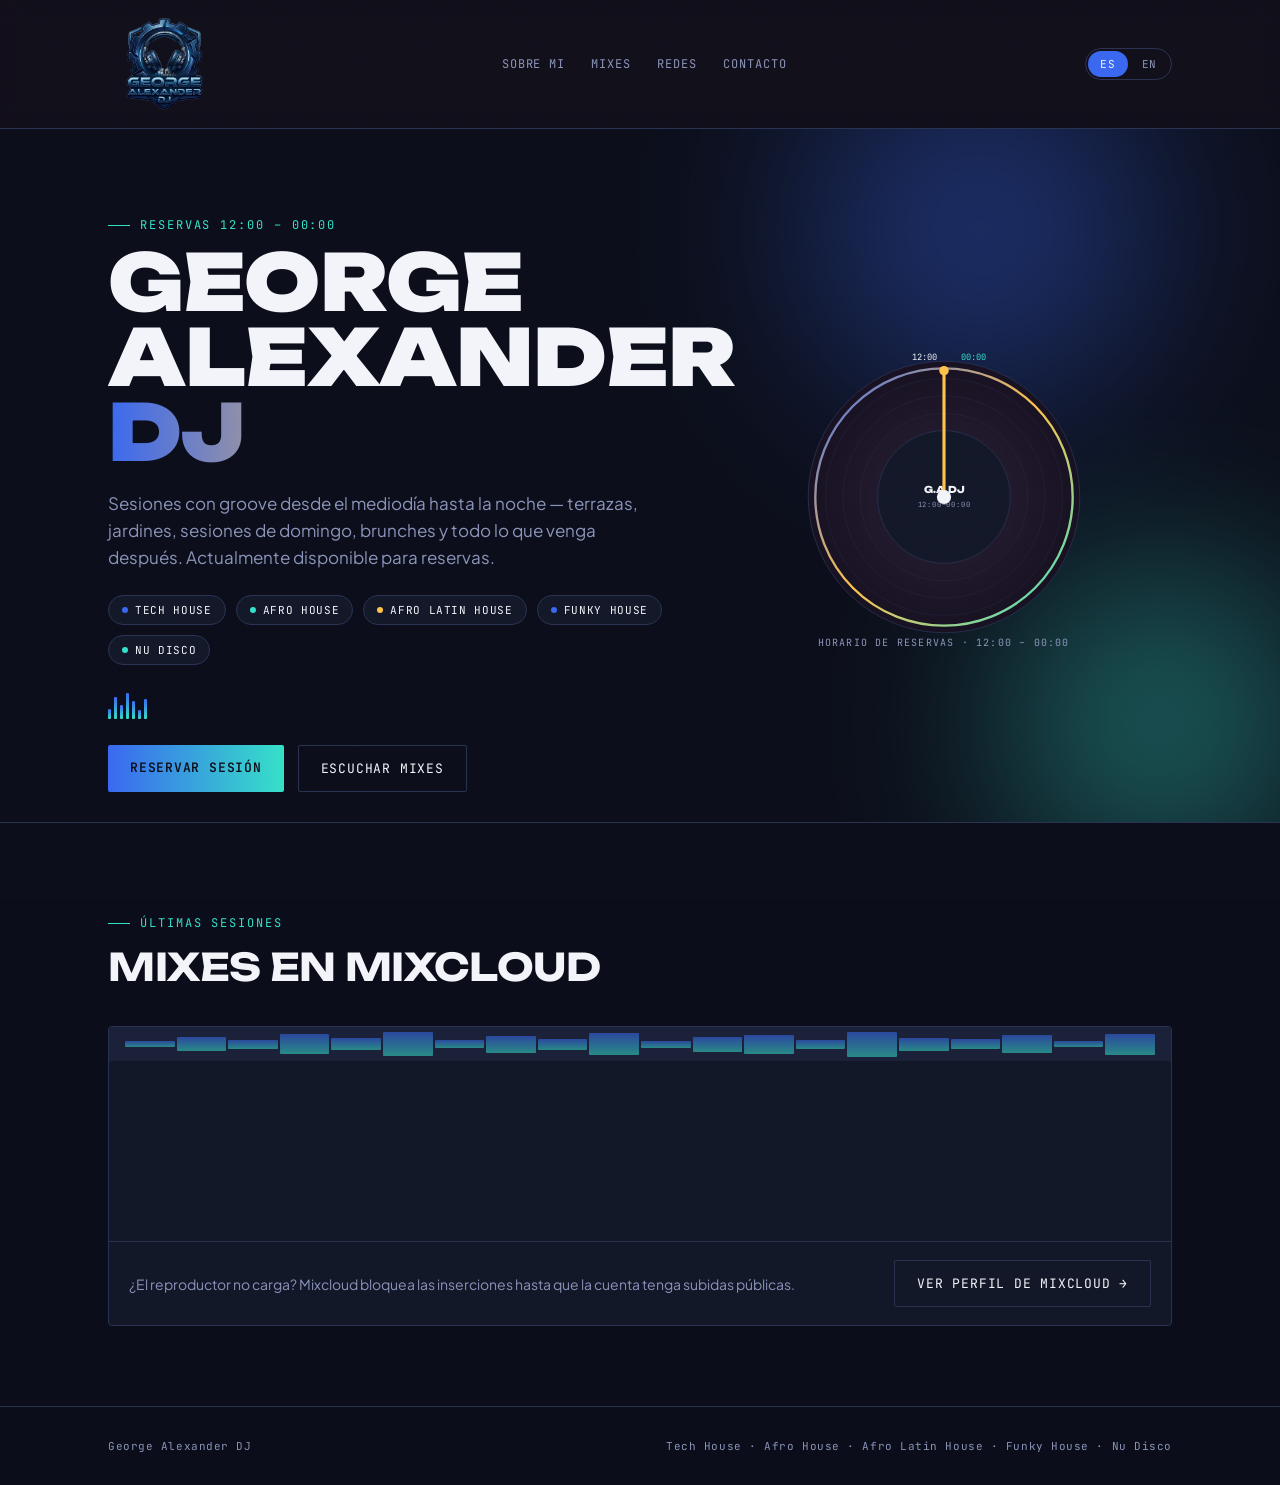
==== index.html @ 5fc68615 "Improved the contact" ====
<!DOCTYPE html>
<html lang="es">

<head>
    <meta charset="UTF-8">
    <meta name="viewport" content="width=device-width, initial-scale=1.0">
    <meta property="og:type" content="website" />
    <meta property="og:title" content="George Alexander | DJ" />
    <meta property="og:description" content="Escucha mis últimos sets, fechas de eventos y música en vivo." />
    <meta property="og:url" content="https://georgealexanderdj.com/" />
    <meta property="og:image" content="https://georgealexanderdj.com/assets/img/Preview.png" />
    <meta name="twitter:card" content="summary_large_image" />
    <meta name="twitter:title" content="George Alexander | DJ & Music Producer" />
    <meta name="twitter:description" content="Escucha mis últimos sets, fechas de eventos y música en vivo." />
    <meta name="twitter:image" content="https://georgealexanderdj.com/assets/img/Preview.png" />
    <title id="page-title">George Alexander DJ — Reservas 12:00–00:00</title>
    <link rel="preconnect" href="https://fonts.googleapis.com">
    <link rel="preconnect" href="https://fonts.gstatic.com" crossorigin>
    <link href="https://fonts.googleapis.com/css2?family=Unbounded:wght@300;400;600;800;900&family=Plus+Jakarta+Sans:wght@400;500;600;700&family=JetBrains+Mono:wght@400;500&display=swap" rel="stylesheet">
    <link rel="stylesheet" href="assets/css/style.css">
    <link rel="apple-touch-icon" sizes="180x180" href="assets/img/apple-touch-icon.png">
    <link rel="icon" type="image/png" sizes="32x32" href="assets/img/favicon-32x32.png">
    <link rel="icon" type="image/png" sizes="16x16" href="assets/img/favicon-16x16.png">
    <link rel="manifest" href="assets/img/site.webmanifest">
</head>

<body>

    <div data-include="includes/header.html"></div>

    <main class="main-content">
        <div data-include="includes/hero.html"></div>
        <div data-include="includes/about.html"></div>
        <div data-include="includes/dial.html"></div>
        <div data-include="includes/mixes.html"></div>
        <div data-include="includes/social.html"></div>
        
        <div data-include="includes/contact.html"></div>
    </main>

    <div data-include="includes/footer.html"></div>

    <a href="#contact" id="sticky-booking-btn" class="sticky-cta-btn" aria-label="Reservar sesión">
        <span class="sticky-icon">⚡</span>
        <span class="sticky-text">Reservar Sesión</span>
    </a>

    <script src="https://hcaptcha.com/1/api.js" async defer></script>
    <script src="assets/js/main.js"></script>
    <script src="assets/js/contact.js"></script>
</body>

</html>
---- assets/css/style.css ----
:root {
              --bg: #0B0E1A;
              --bg-elev: #131829;
              --bg-elev-2: #1A2138;
              --paper: #F2F4FA;
              --muted: #8A93B8;
              --line: #2A3252;
              --blue: #3967F0;
              --cyan: #35E0C8;
              --amber: #FFC24B;
          }
          
          * {
              box-sizing: border-box;
          }
          
          html {
              scroll-behavior: smooth;
          }
          
          @media (prefers-reduced-motion: reduce) {
              html {
                  scroll-behavior: auto;
              }
              * {
                  animation-duration: 0.001ms !important;
                  transition-duration: 0.001ms !important;
              }
          }
          
          body {
              margin: 0;
              background: var(--bg);
              color: var(--paper);
              font-family: 'Plus Jakarta Sans', sans-serif;
              -webkit-font-smoothing: antialiased;
              position: relative;
          }
          /* film-grain overlay, ties the page to a printed flyer rather than a flat gradient */
          
          body::before {
              content: "";
              position: fixed;
              inset: 0;
              pointer-events: none;
              z-index: 200;
              opacity: 0.05;
              mix-blend-mode: overlay;
              background-image: url("data:image/svg+xml;utf8,<svg xmlns='http://www.w3.org/2000/svg' width='120' height='120'><filter id='n'><feTurbulence type='fractalNoise' baseFrequency='0.9' numOctaves='2' stitchTiles='stitch'/></filter><rect width='100%25' height='100%25' filter='url(%23n)'/></svg>");
          }
          
          a {
              color: inherit;
          }
          
          .wrap {
              max-width: 1120px;
              margin: 0 auto;
              padding: 0 28px;
          }
          
          h1,
          h2,
          h3 {
              font-family: 'Unbounded', sans-serif;
              margin: 0;
              letter-spacing: -0.01em;
          }
          
          .eyebrow {
              font-family: 'JetBrains Mono', monospace;
              font-size: 12px;
              letter-spacing: 0.16em;
              text-transform: uppercase;
              color: var(--cyan);
              display: flex;
              align-items: center;
              gap: 10px;
          }
          
          .eyebrow::before {
              content: "";
              width: 22px;
              height: 1px;
              background: var(--cyan);
              display: inline-block;
          }
          /* ---------- EQ BAR MOTIF ---------- */
          
          .eq {
              display: flex;
              align-items: flex-end;
              gap: 3px;
              height: 26px;
          }
          
          .eq span {
              width: 3px;
              border-radius: 1px;
              background: linear-gradient(180deg, var(--blue), var(--cyan));
              animation: eqbeat 1.3s ease-in-out infinite;
              transform-origin: bottom;
          }
          
          @keyframes eqbeat {
              0%,
              100% {
                  transform: scaleY(0.25);
              }
              50% {
                  transform: scaleY(1);
              }
          }
          
          .eq span:nth-child(1) {
              animation-delay: -0.1s;
              height: 10px;
          }
          
          .eq span:nth-child(2) {
              animation-delay: -0.6s;
              height: 22px;
          }
          
          .eq span:nth-child(3) {
              animation-delay: -0.9s;
              height: 14px;
          }
          
          .eq span:nth-child(4) {
              animation-delay: -0.3s;
              height: 26px;
          }
          
          .eq span:nth-child(5) {
              animation-delay: -1.1s;
              height: 18px;
          }
          
          .eq span:nth-child(6) {
              animation-delay: -0.4s;
              height: 9px;
          }
          
          .eq span:nth-child(7) {
              animation-delay: -0.8s;
              height: 20px;
          }
          
          @media (prefers-reduced-motion: reduce) {
              .eq span {
                  animation: none;
                  transform: scaleY(0.6);
              }
          }
          /* ---------- NAV ---------- */
          
          nav {
              position: sticky;
              top: 0;
              z-index: 50;
              background: rgba(20, 16, 27, 0.78);
              backdrop-filter: blur(10px);
              border-bottom: 1px solid var(--line);
          }
          
          nav .wrap {
              display: flex;
              align-items: center;
              justify-content: space-between;
              padding: 18px 28px;
          }
          
          .nav-name {
              display: flex;
              align-items: center;
              text-decoration: none;
          }
          
          .nav-logo {
              height: 92px;
              width: auto;
              display: block;
              margin-left: 18px;
          }
          
          @media(max-width:600px) {
              .nav-logo {
                  height: 64px;
                  margin-left: 10px;
              }
          }
          
          .nav-links {
              display: flex;
              gap: 26px;
              list-style: none;
              margin: 0;
              padding: 0;
              font-family: 'JetBrains Mono', monospace;
              font-size: 12px;
              text-transform: uppercase;
              letter-spacing: 0.08em;
          }
          
          .nav-links a {
              text-decoration: none;
              color: var(--muted);
              border-bottom: 1px solid transparent;
              padding-bottom: 2px;
              transition: color .2s, border-color .2s;
          }
          
          .nav-links a:hover,
          .nav-links a:focus-visible {
              color: var(--paper);
              border-color: var(--amber);
          }
          
          .nav-cta {
              font-family: 'JetBrains Mono', monospace;
              font-size: 12px;
              text-transform: uppercase;
              letter-spacing: 0.08em;
              background: linear-gradient(90deg, var(--blue), var(--cyan));
              color: #0B0E1A;
              font-weight: 600;
              padding: 9px 16px;
              text-decoration: none;
              border-radius: 2px;
          }
          
          @media(max-width:760px) {
              .nav-links {
                  display: none;
              }
          }
          
          .lang-switch {
              display: flex;
              border: 1px solid var(--line);
              border-radius: 999px;
              padding: 2px;
              gap: 2px;
          }
          
          .lang-btn {
              font-family: 'JetBrains Mono', monospace;
              font-size: 11px;
              letter-spacing: 0.06em;
              text-transform: uppercase;
              background: transparent;
              border: none;
              color: var(--muted);
              padding: 6px 12px;
              border-radius: 999px;
              cursor: pointer;
              transition: background .2s, color .2s;
          }
          
          .lang-btn.is-active {
              background: var(--blue);
              color: #F2F4FA;
          }
          
          .lang-btn:not(.is-active):hover {
              color: var(--paper);
          }
          
          .lang-btn:focus-visible {
              outline: 2px solid var(--cyan);
              outline-offset: 1px;
          }
          /* ---------- HERO ---------- */
          
          .hero {
              padding: 76px 0 30px;
              position: relative;
              overflow: hidden;
          }
          
          .glow {
              position: absolute;
              border-radius: 50%;
              filter: blur(90px);
              opacity: 0.35;
              z-index: 0;
              animation: drift 18s ease-in-out infinite alternate;
          }
          
          .glow.g1 {
              width: 360px;
              height: 360px;
              background: var(--blue);
              top: -80px;
              right: 120px;
          }
          
          .glow.g2 {
              width: 320px;
              height: 320px;
              background: var(--cyan);
              bottom: -60px;
              right: -40px;
              animation-delay: -6s;
          }
          
          @keyframes drift {
              from {
                  transform: translate(0, 0);
              }
              to {
                  transform: translate(-24px, 20px);
              }
          }
          
          @media (prefers-reduced-motion: reduce) {
              .glow {
                  animation: none;
              }
          }
          
          .hero-grid {
              display: grid;
              grid-template-columns: 1.15fr 0.85fr;
              gap: 40px;
              align-items: center;
              position: relative;
              z-index: 1;
          }
          
          @media(max-width:860px) {
              .hero-grid {
                  grid-template-columns: 1fr;
              }
          }
          
          .hero h1 {
              font-size: clamp(42px, 6.6vw, 78px);
              line-height: 0.96;
              font-weight: 900;
              text-transform: uppercase;
          }
          
          .hero h1 .hl {
              background: linear-gradient(90deg, var(--blue), var(--amber) 50%, var(--cyan));
              -webkit-background-clip: text;
              background-clip: text;
              color: transparent;
              display: block;
          }
          
          .hero-sub {
              margin-top: 20px;
              font-size: 17px;
              line-height: 1.6;
              max-width: 46ch;
              color: var(--muted);
          }
          
          .genre-line {
              margin-top: 24px;
              display: flex;
              flex-wrap: wrap;
              gap: 10px;
          }
          
          .genre-tag {
              font-family: 'JetBrains Mono', monospace;
              font-size: 11px;
              text-transform: uppercase;
              letter-spacing: 0.06em;
              border: 1px solid var(--line);
              background: var(--bg-elev);
              padding: 7px 13px;
              border-radius: 999px;
              display: flex;
              align-items: center;
              gap: 7px;
              color: var(--paper);
          }
          
          .genre-tag i {
              width: 6px;
              height: 6px;
              border-radius: 50%;
              background: var(--blue);
              display: inline-block;
          }
          
          .genre-tag:nth-child(2) i {
              background: var(--cyan);
          }
          
          .genre-tag:nth-child(3) i {
              background: var(--amber);
          }
          
          .genre-tag:nth-child(4) i {
              background: var(--blue);
          }
          
          .genre-tag:nth-child(5) i {
              background: var(--cyan);
          }
          
          .hero-eq {
              margin-top: 28px;
          }
          
          .hero-ctas {
              margin-top: 26px;
              display: flex;
              gap: 14px;
              flex-wrap: wrap;
          }
          
          .btn {
              display: inline-block;
              text-decoration: none;
              font-family: 'JetBrains Mono', monospace;
              font-size: 13px;
              text-transform: uppercase;
              letter-spacing: 0.06em;
              padding: 14px 22px;
              border-radius: 2px;
              transition: transform .15s ease, box-shadow .15s ease, background .15s ease;
          }
          
          .btn-primary {
              background: linear-gradient(90deg, var(--blue), var(--cyan));
              color: #0B0E1A;
              font-weight: 600;
          }
          
          .btn-primary:hover {
              transform: translateY(-2px);
              box-shadow: 0 8px 24px -6px rgba(57, 103, 240, 0.5);
          }
          
          .btn-outline {
              border: 1px solid var(--line);
              color: var(--paper);
          }
          
          .btn-outline:hover {
              border-color: var(--cyan);
              color: var(--cyan);
          }
          /* Signature: spinning vinyl dial marking the booking window */
          
          .dial-wrap {
              position: relative;
              aspect-ratio: 1/1;
              max-width: 380px;
              margin: 0 auto;
              z-index: 1;
          }
          
          .dial-wrap svg {
              width: 100%;
              height: 100%;
              position: relative;
              z-index: 1;
          }
          
          .dial-label {
              position: absolute;
              bottom: -8px;
              left: 50%;
              transform: translateX(-50%);
              font-family: 'JetBrains Mono', monospace;
              font-size: 10px;
              letter-spacing: 0.12em;
              text-transform: uppercase;
              color: var(--muted);
              white-space: nowrap;
          }
          
          .vinyl {
              animation: spin 20s linear infinite;
              transform-origin: 190px 190px;
          }
          
          .tonearm {
              transform-origin: 190px 190px;
              animation: sweep 24s linear infinite;
          }
          
          @keyframes spin {
              from {
                  transform: rotate(0deg);
              }
              to {
                  transform: rotate(360deg);
              }
          }
          
          @keyframes sweep {
              from {
                  transform: rotate(0deg);
              }
              to {
                  transform: rotate(360deg);
              }
          }
          
          @media (prefers-reduced-motion: reduce) {
              .vinyl,
              .tonearm {
                  animation: none;
              }
          }
          /* ---------- MARQUEE ---------- */
          
          .marquee {
              border-top: 1px solid var(--line);
              border-bottom: 1px solid var(--line);
              background: var(--bg-elev);
              overflow: hidden;
              white-space: nowrap;
              padding: 14px 0;
              position: relative;
              z-index: 1;
          }
          
          .marquee-track {
              display: inline-block;
              padding-left: 100%;
              animation: scroll 30s linear infinite;
          }
          
          .marquee span {
              font-family: 'Unbounded', sans-serif;
              font-weight: 600;
              font-size: 14px;
              margin: 0 26px;
              text-transform: uppercase;
              letter-spacing: 0.04em;
          }
          
          .marquee span.dot {
              color: var(--amber);
          }
          
          @keyframes scroll {
              0% {
                  transform: translateX(0);
              }
              100% {
                  transform: translateX(-100%);
              }
          }
          
          @media (prefers-reduced-motion: reduce) {
              .marquee-track {
                  animation: none;
                  padding-left: 0;
              }
          }
          
          section {
              padding: 80px 0;
              position: relative;
              z-index: 1;
          }
          
          .section-head {
              margin-bottom: 36px;
              max-width: 60ch;
          }
          
          .section-head h2 {
              font-size: clamp(26px, 3.6vw, 38px);
              margin-top: 10px;
              text-transform: uppercase;
          }
          /* ================= ABOUT ME ================= */
          
          .about-section {
              padding: 5rem 2rem;
              color: #ffffff;
          }
          
          .about-container {
              max-width: 1100px;
              margin: 0 auto;
              display: flex;
              gap: 4rem;
              align-items: center;
          }
          
          .about-image-wrapper {
              flex: 1;
              max-width: 450px;
              border-radius: 8px;
              overflow: hidden;
              box-shadow: 0 10px 30px rgba(0, 0, 0, 0.5);
          }
          
          .about-img {
              width: 100%;
              height: auto;
              vertical-align: top;
              /* Toque estético clubbing/underground */
              transition: filter 0.3s ease;
              background-color: #ffffff;
          }
          
          .about-img:hover {
              filter: grayscale(0%);
          }
          
          .about-content {
              flex: 1.2;
          }
          
          .about-eyebrow {
              display: block;
              font-size: 0.85rem;
              text-transform: uppercase;
              letter-spacing: 0.15em;
              color: #888888;
              margin-bottom: 0.75rem;
          }
          
          .about-title {
              font-size: 2.5rem;
              font-weight: 700;
              margin-bottom: 1.5rem;
              letter-spacing: -0.02em;
          }
          
          .bio-paragraph {
            display: block !important;
            line-height: 1.8 !important;        
            margin-bottom: 28px !important;     
            color: #e0e0e0 !important;          
            text-align: justify !important;
        }

        /* Un pequeño ajuste para que el último párrafo no tenga espacio de más abajo */
        .bio-paragraph:last-child {
            margin-bottom: 0 !important;
        }
          /* Responsivo para tablets y móviles */
          
          @media (max-width: 768px) {
              .about-container {
                  flex-direction: column;
                  gap: 2.5rem;
                  text-align: center;
              }
              .about-image-wrapper {
                  max-width: 350px;
                  margin: 0 auto;
              }
          }
          /* ---------- MIXES ---------- */
          
          .mixes {
              border-top: 1px solid var(--line);
          }
          
          .mix-embed {
              border: 1px solid var(--line);
              background: var(--bg-elev);
              border-radius: 4px;
              overflow: hidden;
          }
          
          .mix-waveform {
              height: 34px;
              display: flex;
              align-items: center;
              gap: 2px;
              padding: 0 16px;
              background: var(--bg-elev-2);
          }
          
          .mix-waveform i {
              flex: 1;
              background: linear-gradient(180deg, var(--blue), var(--cyan));
              opacity: 0.55;
              border-radius: 1px;
          }
          
          .mix-embed iframe {
              width: 100%;
              height: 180px;
              border: 0;
              display: block;
          }
          
          .mix-fallback {
              padding: 18px 20px;
              font-size: 14px;
              border-top: 1px solid var(--line);
              display: flex;
              justify-content: space-between;
              align-items: center;
              flex-wrap: wrap;
              gap: 10px;
              color: var(--muted);
          }
          /* ---------- SOCIALS ---------- */
          
          .section-sub {
              margin-top: 14px;
              font-size: 15px;
              line-height: 1.6;
              color: var(--muted);
              max-width: 48ch;
          }
          
          .socials {
              border-top: 1px solid var(--line);
          }
          
          /* El contenedor de las dos tarjetas */
            .social-grid {
                display: grid;
                grid-template-columns: repeat(auto-fit, minmax(280px, 1fr)); /* Evita que se estiren infinitamente */
                gap: 20px;
                max-width: 900px; /* Limita el ancho máximo del bloque para que no quede gigante */
                margin: 0 auto;   /* Lo centra en la pantalla */
            }

            /* La tarjeta base */
            .social-card {
                background: rgba(255, 255, 255, 0.03); /* Fondo sutil oscuro */
                border: 1px solid rgba(255, 255, 255, 0.08);
                border-radius: 12px;
                padding: 24px;
                display: flex;
                flex-direction: column;
                justify-content: space-between;
                text-decoration: none;
                transition: all 0.3s ease; /* Transición suave para el efecto hover */
            }

            /* Bordes de color personalizados que ya tienes (ejemplo Instagram) */
            .social-card.ig { border-left: 3px solid #3b82f6; } /* Color azul de tu captura */
            .social-card.tt { border-left: 3px solid #10b981; } /* Color verde de tu captura */

            /* Parte superior de la tarjeta (Plataforma + Flecha) */
            .card-header {
                display: flex;
                justify-content: space-between;
                align-items: center;
                margin-bottom: 30px;
            }

            .plat {
                font-size: 0.75rem;
                text-transform: uppercase;
                letter-spacing: 0.1em;
                color: #888;
            }

            .arrow {
                color: #666;
                transition: transform 0.3s ease;
            }

            /* Centro de la tarjeta donde está tu sticker con el @ */
            .card-body {
                display: flex;
                justify-content: center; /* Centra el sticker para eliminar el vacío negro */
                align-items: center;
                padding: 10px 0;
            }

            .social-sticker {
                max-height: 55px; /* Controla el tamaño para que no píxelee */
                width: auto;
                transition: transform 0.3s ease;
            }

            /* --- EFECTOS HOVER (Al pasar el ratón) --- */
            .social-card:hover {
                background: rgba(255, 255, 255, 0.07); /* Se aclara el fondo */
                transform: translateY(-4px); /* La tarjeta "flota" un poco */
                border-color: rgba(255, 255, 255, 0.2);
            }

            /* La flecha se mueve hacia arriba a la derecha */
            .social-card:hover .arrow {
                transform: translate(2px, -2px);
                color: #fff;
            }

            /* El sticker reacciona aumentando sutilmente de tamaño */
            .social-card:hover .social-sticker {
                transform: scale(1.05);
            }
          /* ---------- BOOKING ---------- */
          
          .booking {
              border-top: 1px solid var(--line);
              background: var(--bg-elev);
          }
          
          .booking-grid {
              display: grid;
              grid-template-columns: 1fr 1fr;
              gap: 48px;
          }
          
          @media(max-width:860px) {
              .booking-grid {
                  grid-template-columns: 1fr;
              }
          }
          
          .booking-copy p {
              font-size: 15px;
              line-height: 1.7;
              color: var(--muted);
              max-width: 44ch;
          }
          
          .contact-row {
              display: flex;
              flex-direction: column;
              gap: 14px;
              margin-top: 26px;
          }
          
          .contact-row a {
              font-family: 'JetBrains Mono', monospace;
              font-size: 13px;
              text-transform: uppercase;
              letter-spacing: 0.05em;
              text-decoration: none;
              color: var(--paper);
              border-bottom: 1px solid var(--line);
              padding-bottom: 10px;
              display: flex;
              justify-content: space-between;
              transition: border-color .2s, color .2s;
          }
          
          .contact-row a:hover {
              border-color: var(--amber);
              color: var(--amber);
          }
          
          form {
              display: flex;
              flex-direction: column;
              gap: 16px;
          }
          
          label {
              font-family: 'JetBrains Mono', monospace;
              font-size: 11px;
              text-transform: uppercase;
              letter-spacing: 0.08em;
              color: var(--muted);
          }
          
          input,
          textarea {
              font-family: 'Plus Jakarta Sans', sans-serif;
              font-size: 14px;
              padding: 12px 14px;
              border: 1px solid var(--line);
              background: var(--bg-elev-2);
              color: var(--paper);
              width: 100%;
              border-radius: 2px;
          }
          
          input::placeholder,
          textarea::placeholder {
              color: #6E5F80;
          }
          
          input:focus-visible,
          textarea:focus-visible {
              outline: 2px solid var(--cyan);
              outline-offset: 1px;
          }
          
          .field {
              display: flex;
              flex-direction: column;
              gap: 6px;
          }
          
          .field-row {
              display: grid;
              grid-template-columns: 1fr 1fr;
              gap: 14px;
          }
          
          @media(max-width:520px) {
              .field-row {
                  grid-template-columns: 1fr;
              }
          }
          
          .hp-field {
              position: absolute;
              left: -9999px;
              width: 1px;
              height: 1px;
              overflow: hidden;
          }
          
          .form-error {
              font-family: 'JetBrains Mono', monospace;
              font-size: 11px;
              color: var(--blue);
              margin: 0;
          }
          
          .submit-btn {
              font-family: 'JetBrains Mono', monospace;
              text-transform: uppercase;
              letter-spacing: 0.06em;
              font-size: 13px;
              background: linear-gradient(90deg, var(--blue), var(--cyan));
              color: #0B0E1A;
              font-weight: 600;
              border: none;
              padding: 14px 22px;
              cursor: pointer;
              border-radius: 2px;
              transition: transform .15s, box-shadow .15s;
          }
          
          .submit-btn:hover {
              transform: translateY(-2px);
              box-shadow: 0 8px 24px -6px rgba(53, 224, 200, 0.5);
          }
          
          .form-note {
              font-family: 'JetBrains Mono', monospace;
              font-size: 11px;
              color: var(--muted);
              margin-top: 2px;
          }
          
          footer {
              border-top: 1px solid var(--line);
              padding: 32px 0;
              position: relative;
              z-index: 1;
          }
          
          footer .wrap {
              display: flex;
              justify-content: space-between;
              flex-wrap: wrap;
              gap: 12px;
              font-family: 'JetBrains Mono', monospace;
              font-size: 11px;
              letter-spacing: 0.05em;
              color: var(--muted);
          }
          /* ---------- Sticky Booking CTA Button ---------- */
.sticky-cta-btn {
    position: fixed;
    bottom: 24px;
    right: 24px;
    background-color: #ff5500; /* Puedes usar tu color acento o dorado */
    color: #ffffff;
    padding: 12px 20px;
    border-radius: 50px;
    font-family: 'Plus Jakarta Sans', sans-serif;
    font-weight: 700;
    font-size: 0.9rem;
    text-decoration: none;
    display: flex;
    align-items: center;
    gap: 8px;
    box-shadow: 0 10px 25px rgba(255, 85, 0, 0.4);
    z-index: 999;
    opacity: 0;
    visibility: hidden;
    transform: translateY(20px);
    transition: all 0.3s cubic-bezier(0.16, 1, 0.3, 1);
}

.sticky-cta-btn.is-visible {
    opacity: 1;
    visibility: visible;
    transform: translateY(0);
}

.sticky-cta-btn:hover {
    transform: translateY(-3px) scale(1.02);
    box-shadow: 0 15px 30px rgba(255, 85, 0, 0.6);
}

@media (max-width: 768px) {
    .sticky-cta-btn {
        bottom: 16px;
        right: 16px;
        padding: 10px 16px;
        font-size: 0.85rem;
    }
}
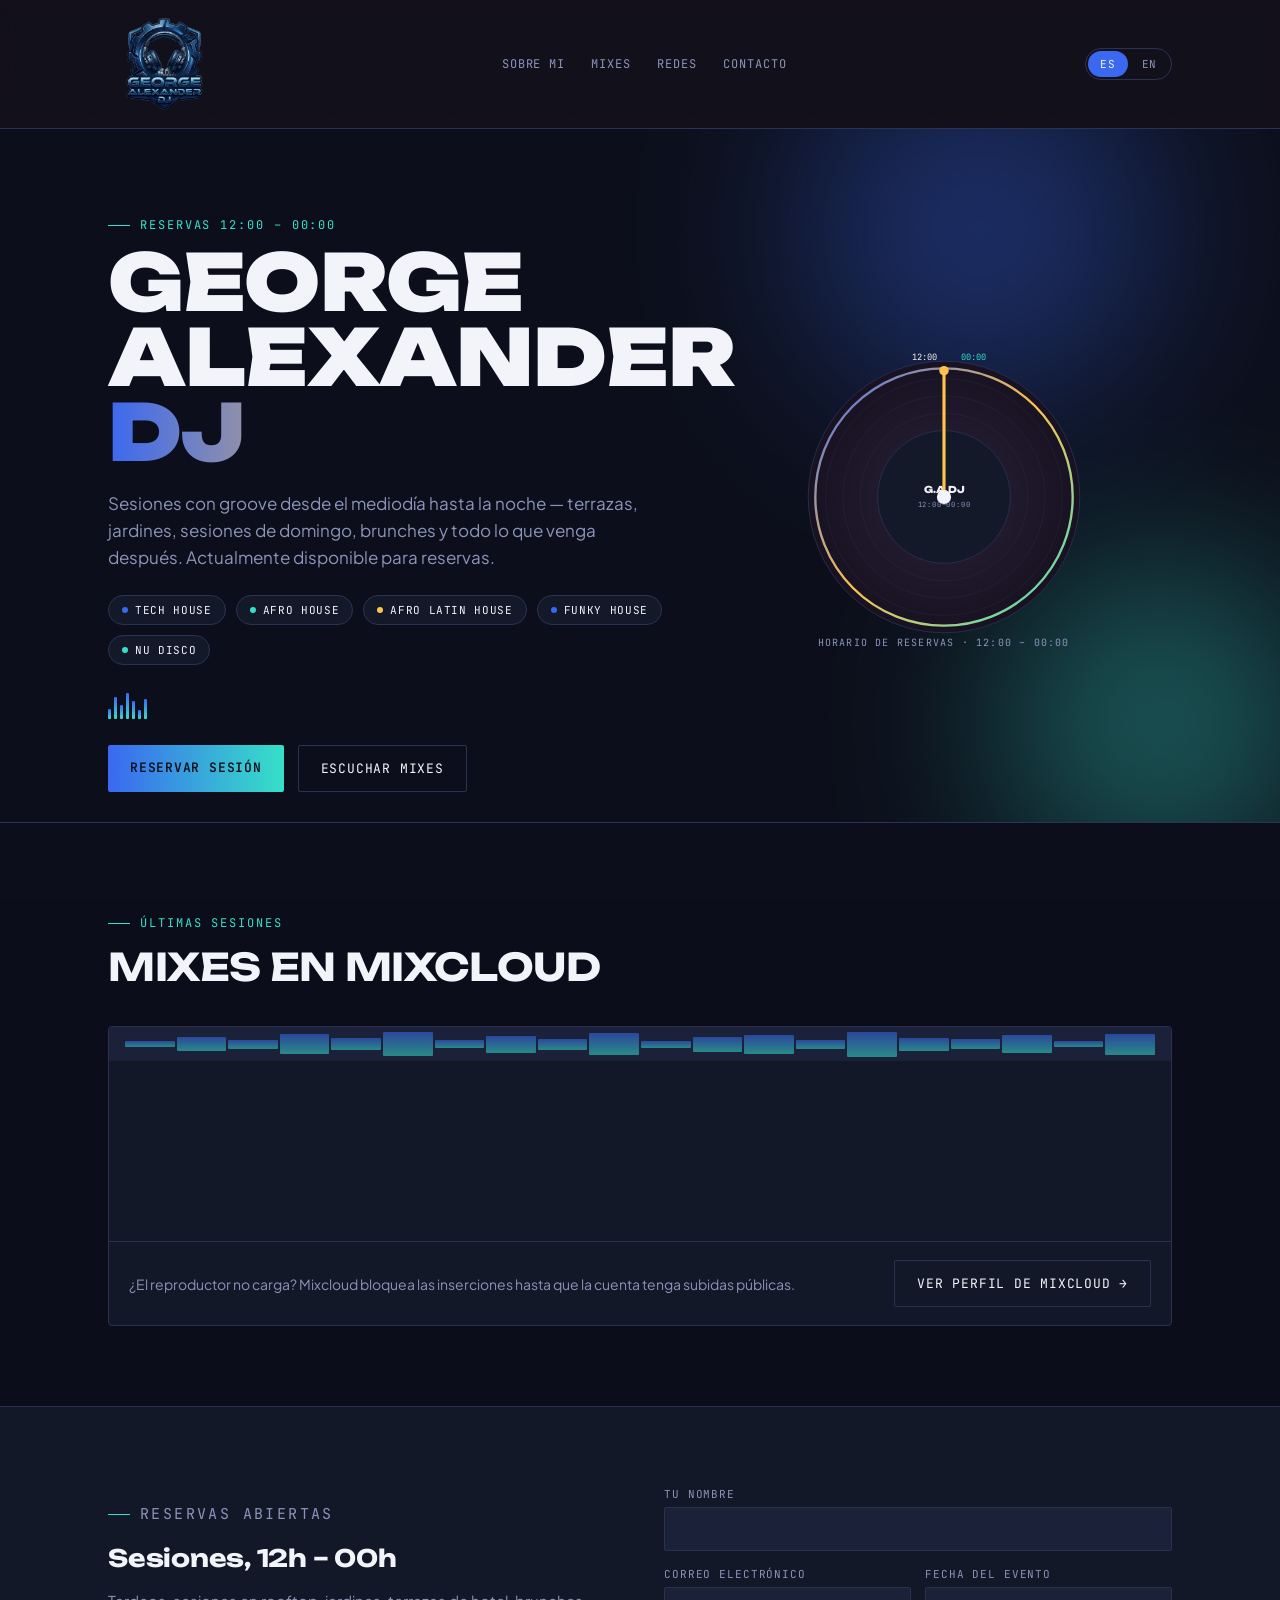
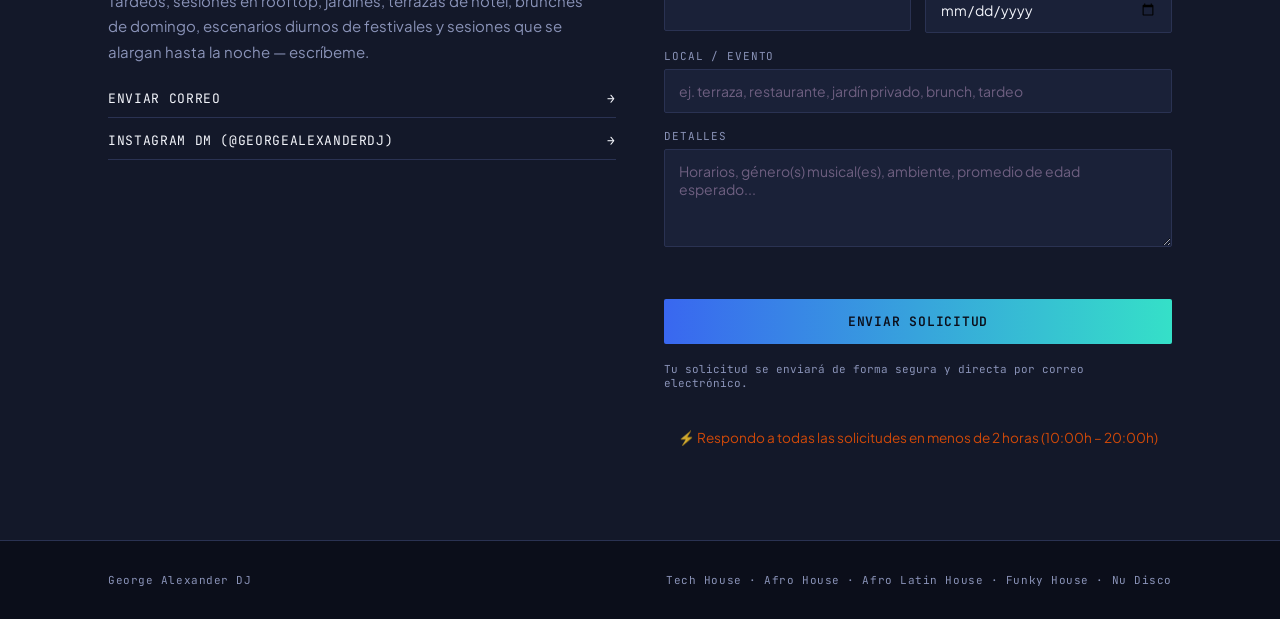
==== commit 8efd28a5: "Update index.html" ====
--- a/index.html
+++ b/index.html
@@ -35,7 +35,7 @@
         <div data-include="includes/mixes.html"></div>
         <div data-include="includes/social.html"></div>
         
-        <div data-include="includes/contact.html"></div>
+        <div data-include="includes/booking.html"></div>
     </main>
 
     <div data-include="includes/footer.html"></div>
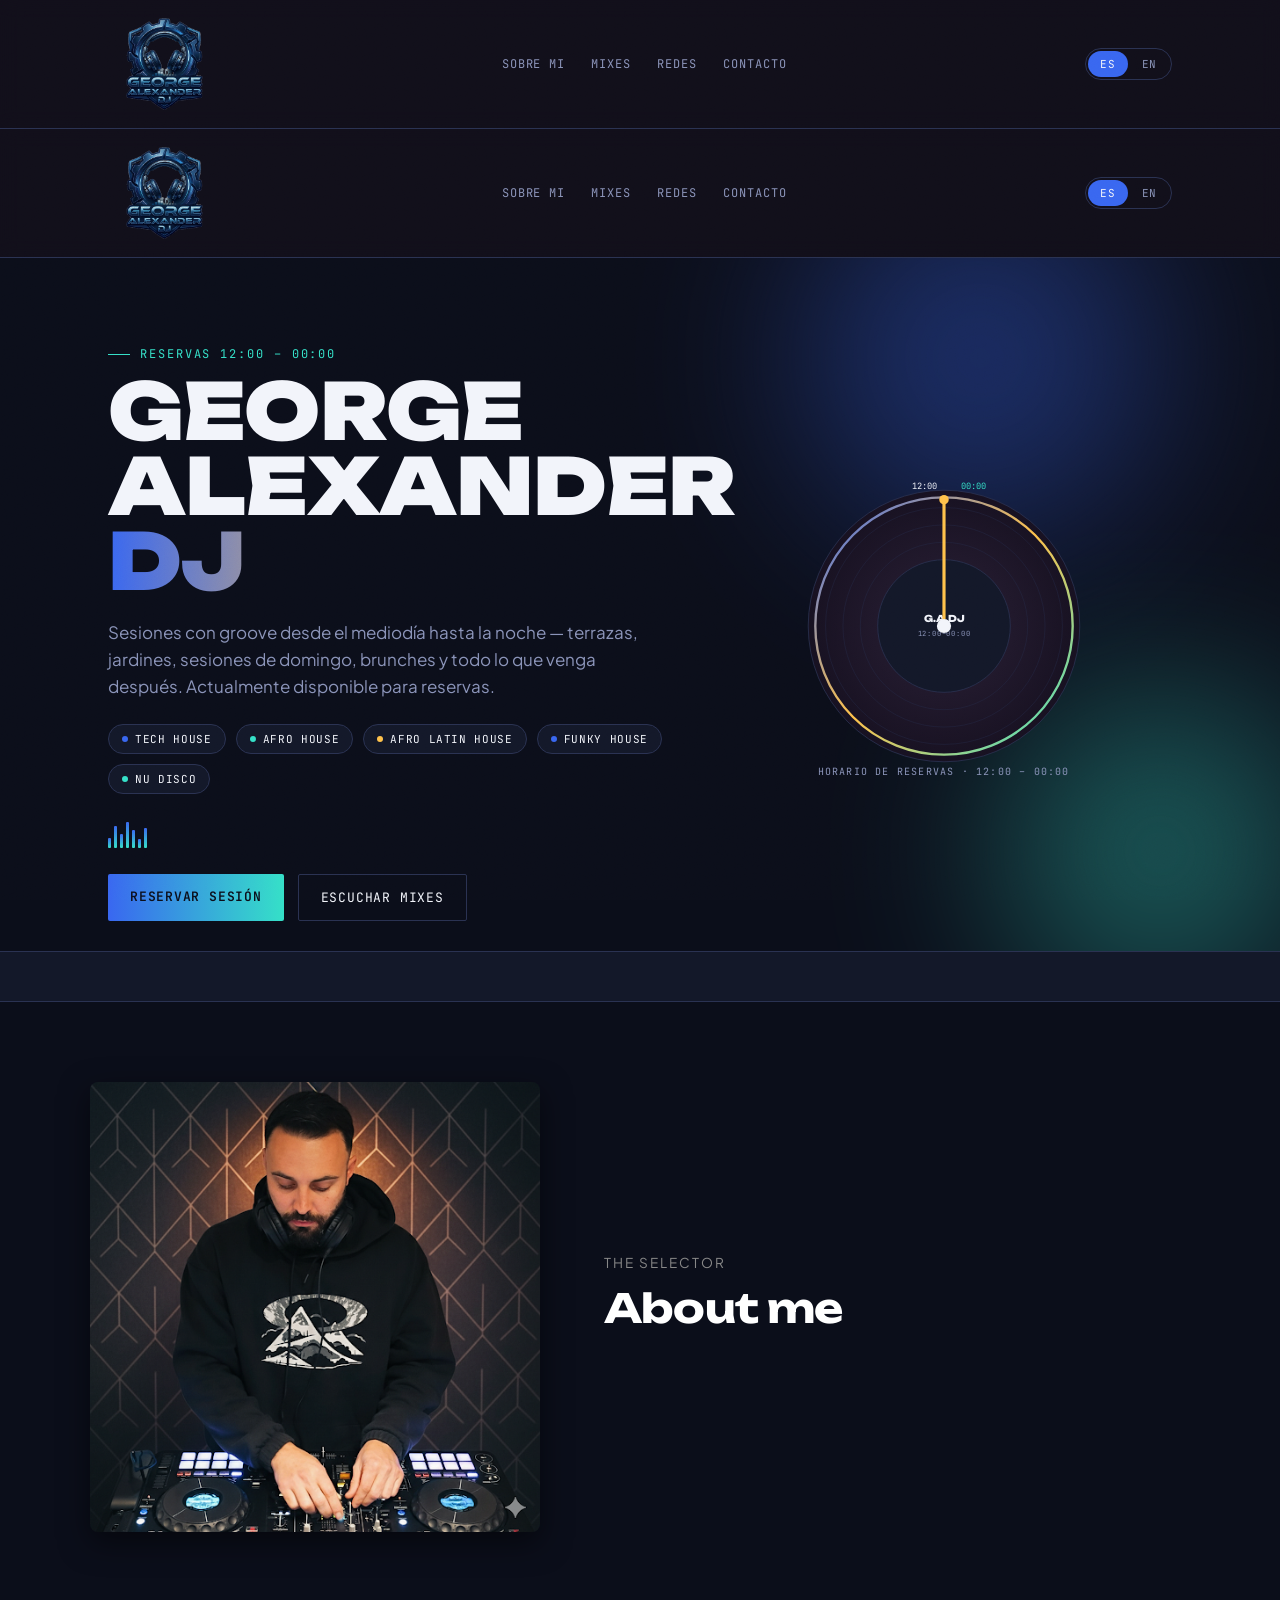
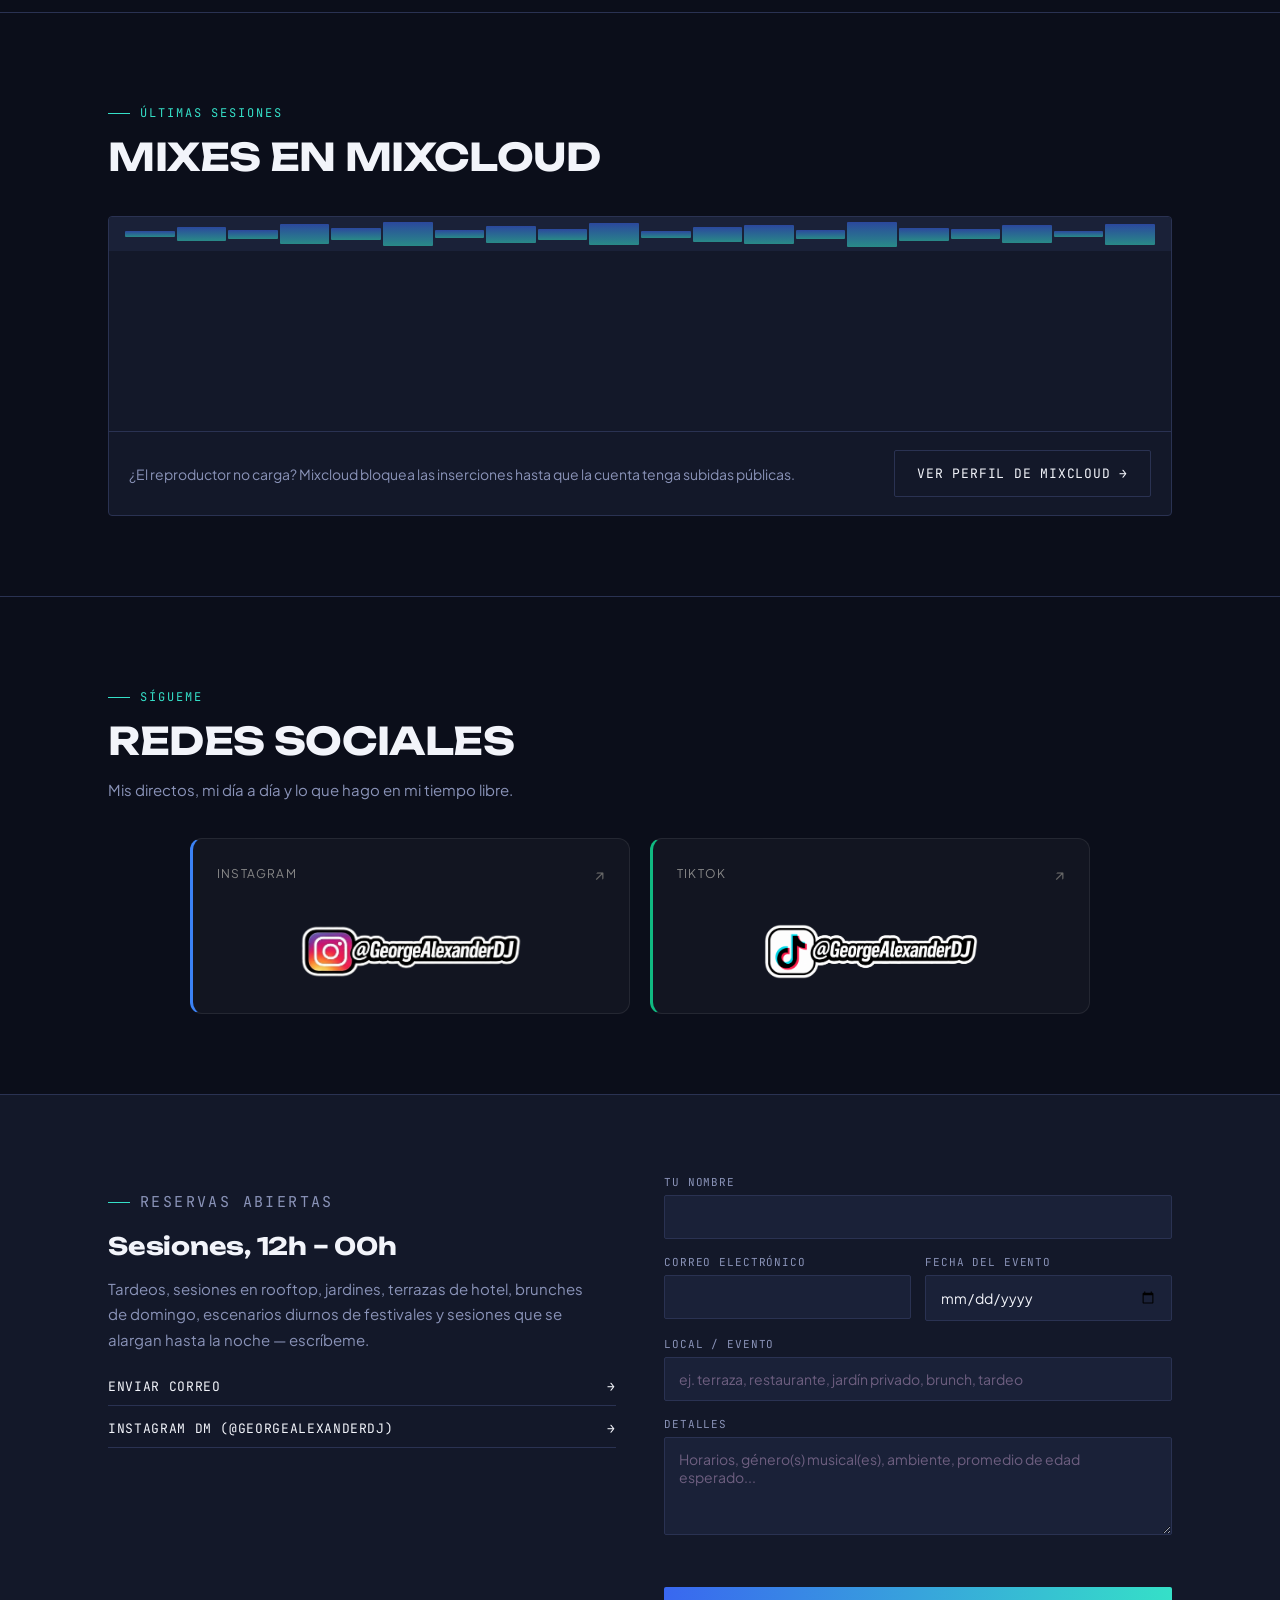
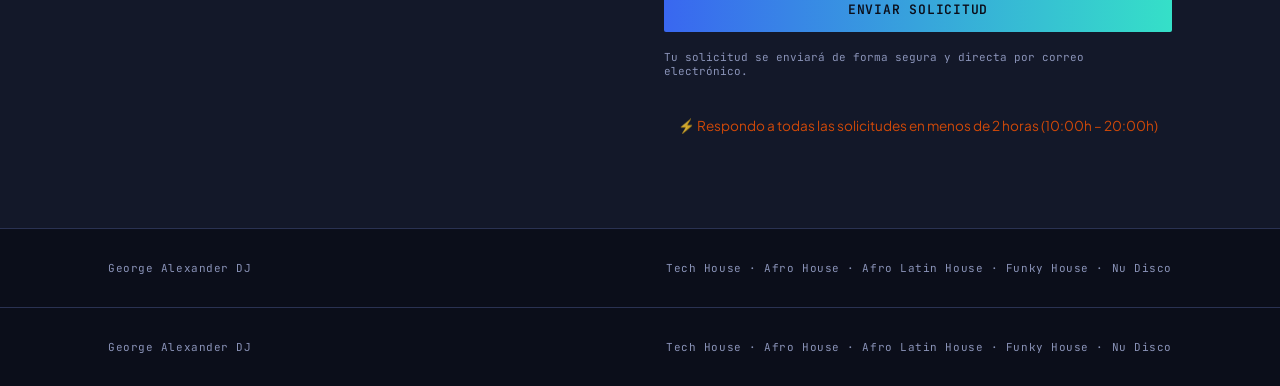
==== commit 24bc3df4: "Update index.html" ====
--- a/index.html
+++ b/index.html
@@ -29,13 +29,14 @@
     <div data-include="includes/header.html"></div>
 
     <main class="main-content">
+        <div data-include="includes/header.html"></div>
         <div data-include="includes/hero.html"></div>
-        <div data-include="includes/about.html"></div>
-        <div data-include="includes/dial.html"></div>
+        <div data-include="includes/marquee.html"></div>
+        <div data-include="includes/aboutme.html"></div>
         <div data-include="includes/mixes.html"></div>
-        <div data-include="includes/social.html"></div>
-        
+        <div data-include="includes/socials.html"></div>
         <div data-include="includes/booking.html"></div>
+        <div data-include="includes/footer.html"></div>
     </main>
 
     <div data-include="includes/footer.html"></div>
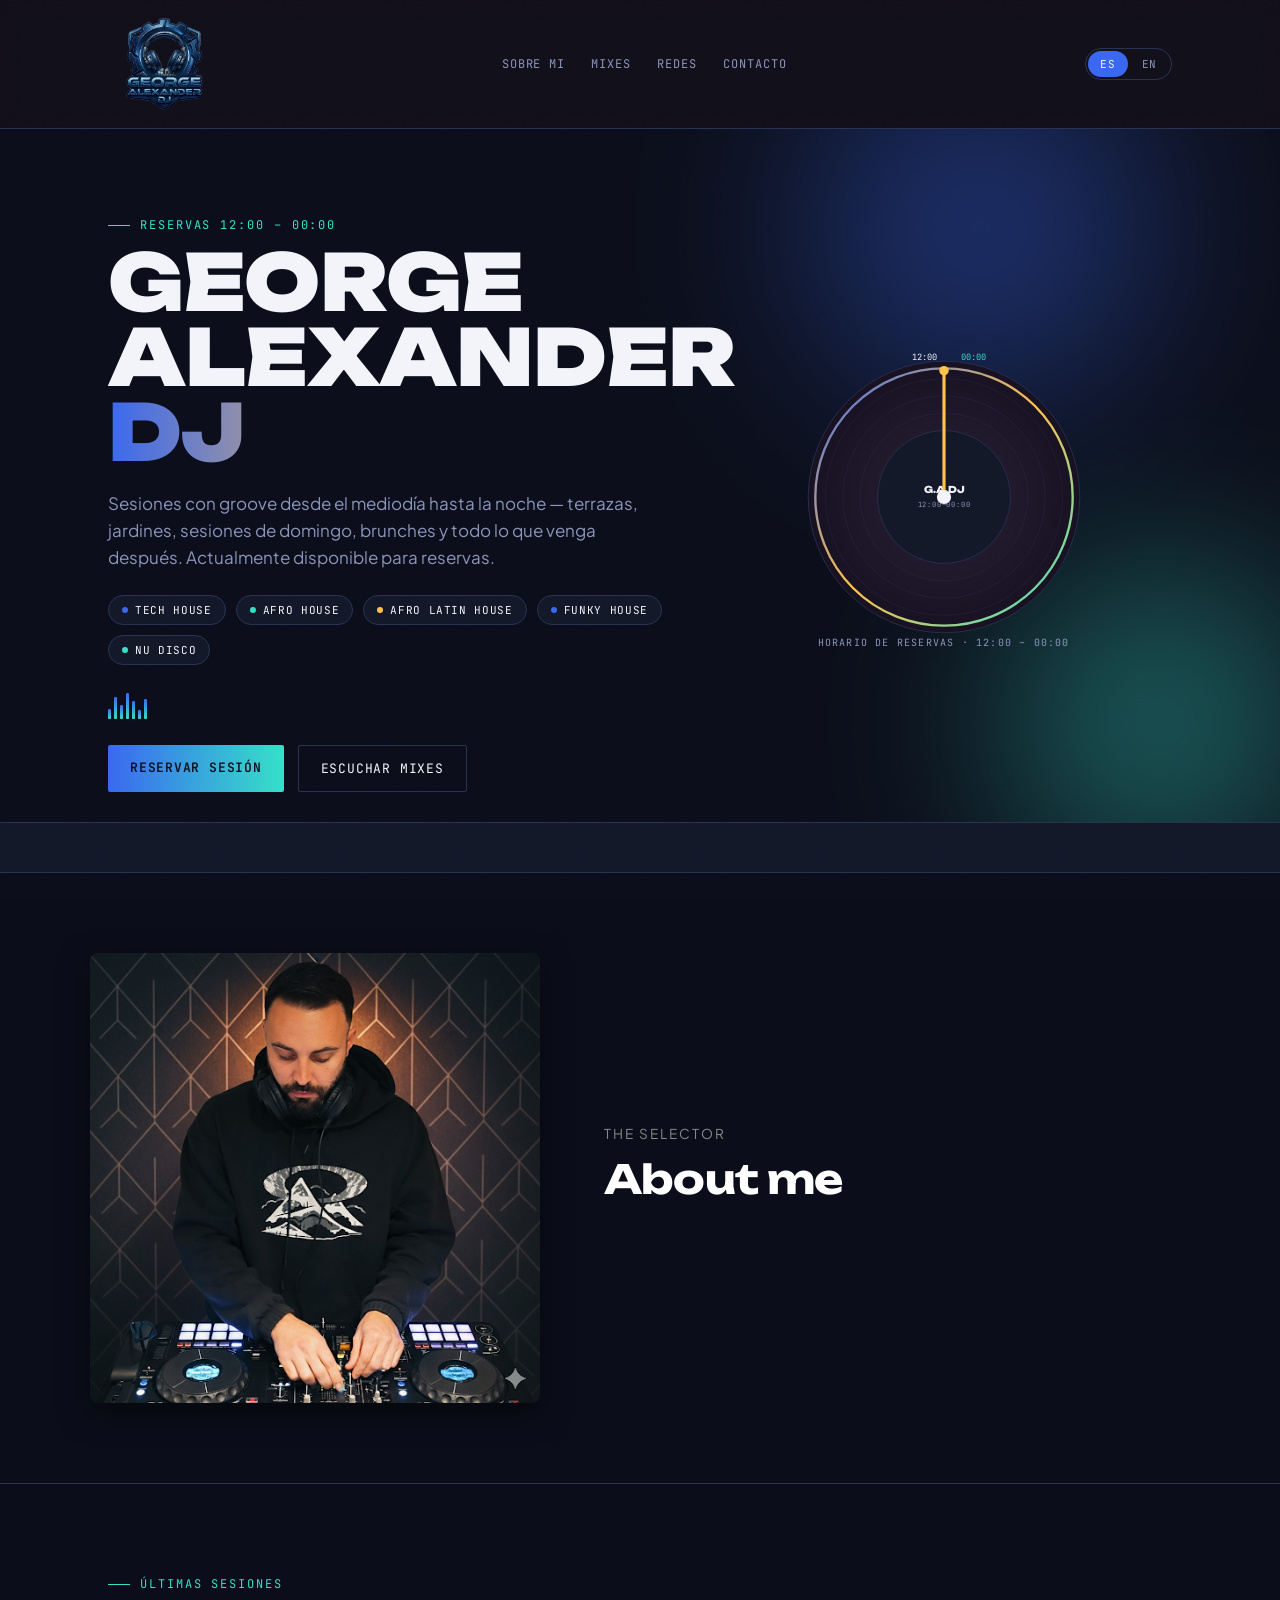
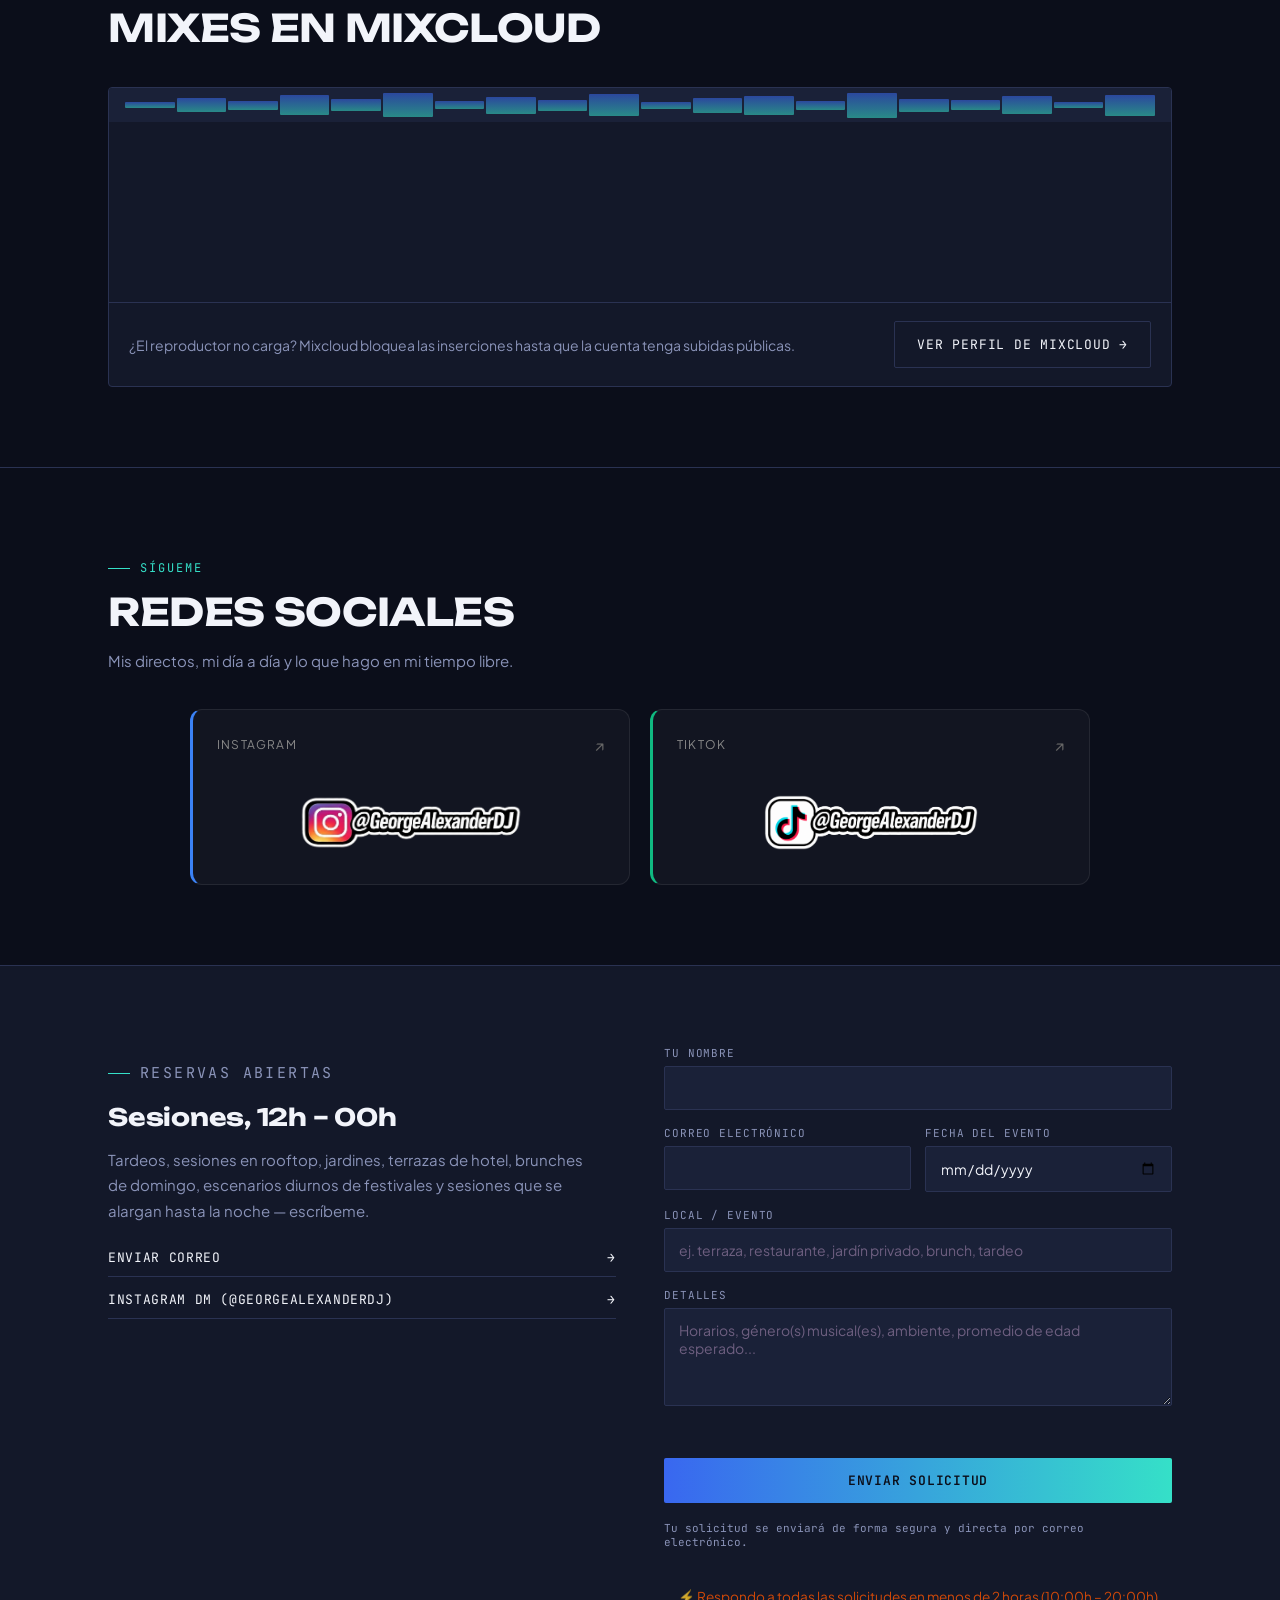
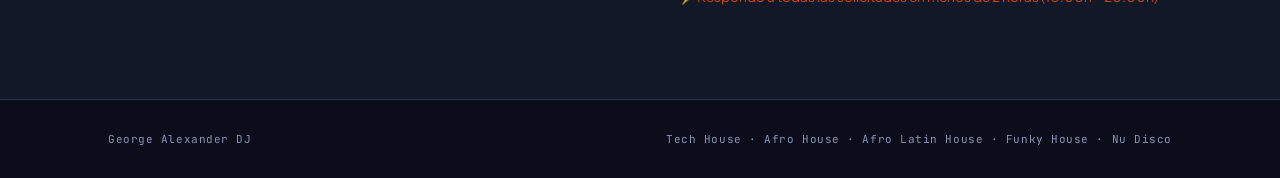
==== commit cf9165fd: "Update index.html" ====
--- a/index.html
+++ b/index.html
@@ -27,28 +27,21 @@
 <body>
 
     <div data-include="includes/header.html"></div>
-
-    <main class="main-content">
-        <div data-include="includes/header.html"></div>
-        <div data-include="includes/hero.html"></div>
-        <div data-include="includes/marquee.html"></div>
-        <div data-include="includes/aboutme.html"></div>
-        <div data-include="includes/mixes.html"></div>
-        <div data-include="includes/socials.html"></div>
-        <div data-include="includes/booking.html"></div>
-        <div data-include="includes/footer.html"></div>
-    </main>
-
+    <div data-include="includes/hero.html"></div>
+    <div data-include="includes/marquee.html"></div>
+    <div data-include="includes/aboutme.html"></div>
+    <div data-include="includes/mixes.html"></div>
+    <div data-include="includes/socials.html"></div>
+    <div data-include="includes/booking.html"></div>
     <div data-include="includes/footer.html"></div>
 
-    <a href="#contact" id="sticky-booking-btn" class="sticky-cta-btn" aria-label="Reservar sesión">
+     <a href="#contact" id="sticky-booking-btn" class="sticky-cta-btn" aria-label="Reservar sesión">
         <span class="sticky-icon">⚡</span>
         <span class="sticky-text">Reservar Sesión</span>
     </a>
 
-    <script src="https://hcaptcha.com/1/api.js" async defer></script>
     <script src="assets/js/main.js"></script>
     <script src="assets/js/contact.js"></script>
 </body>
 
-</html>+</html>
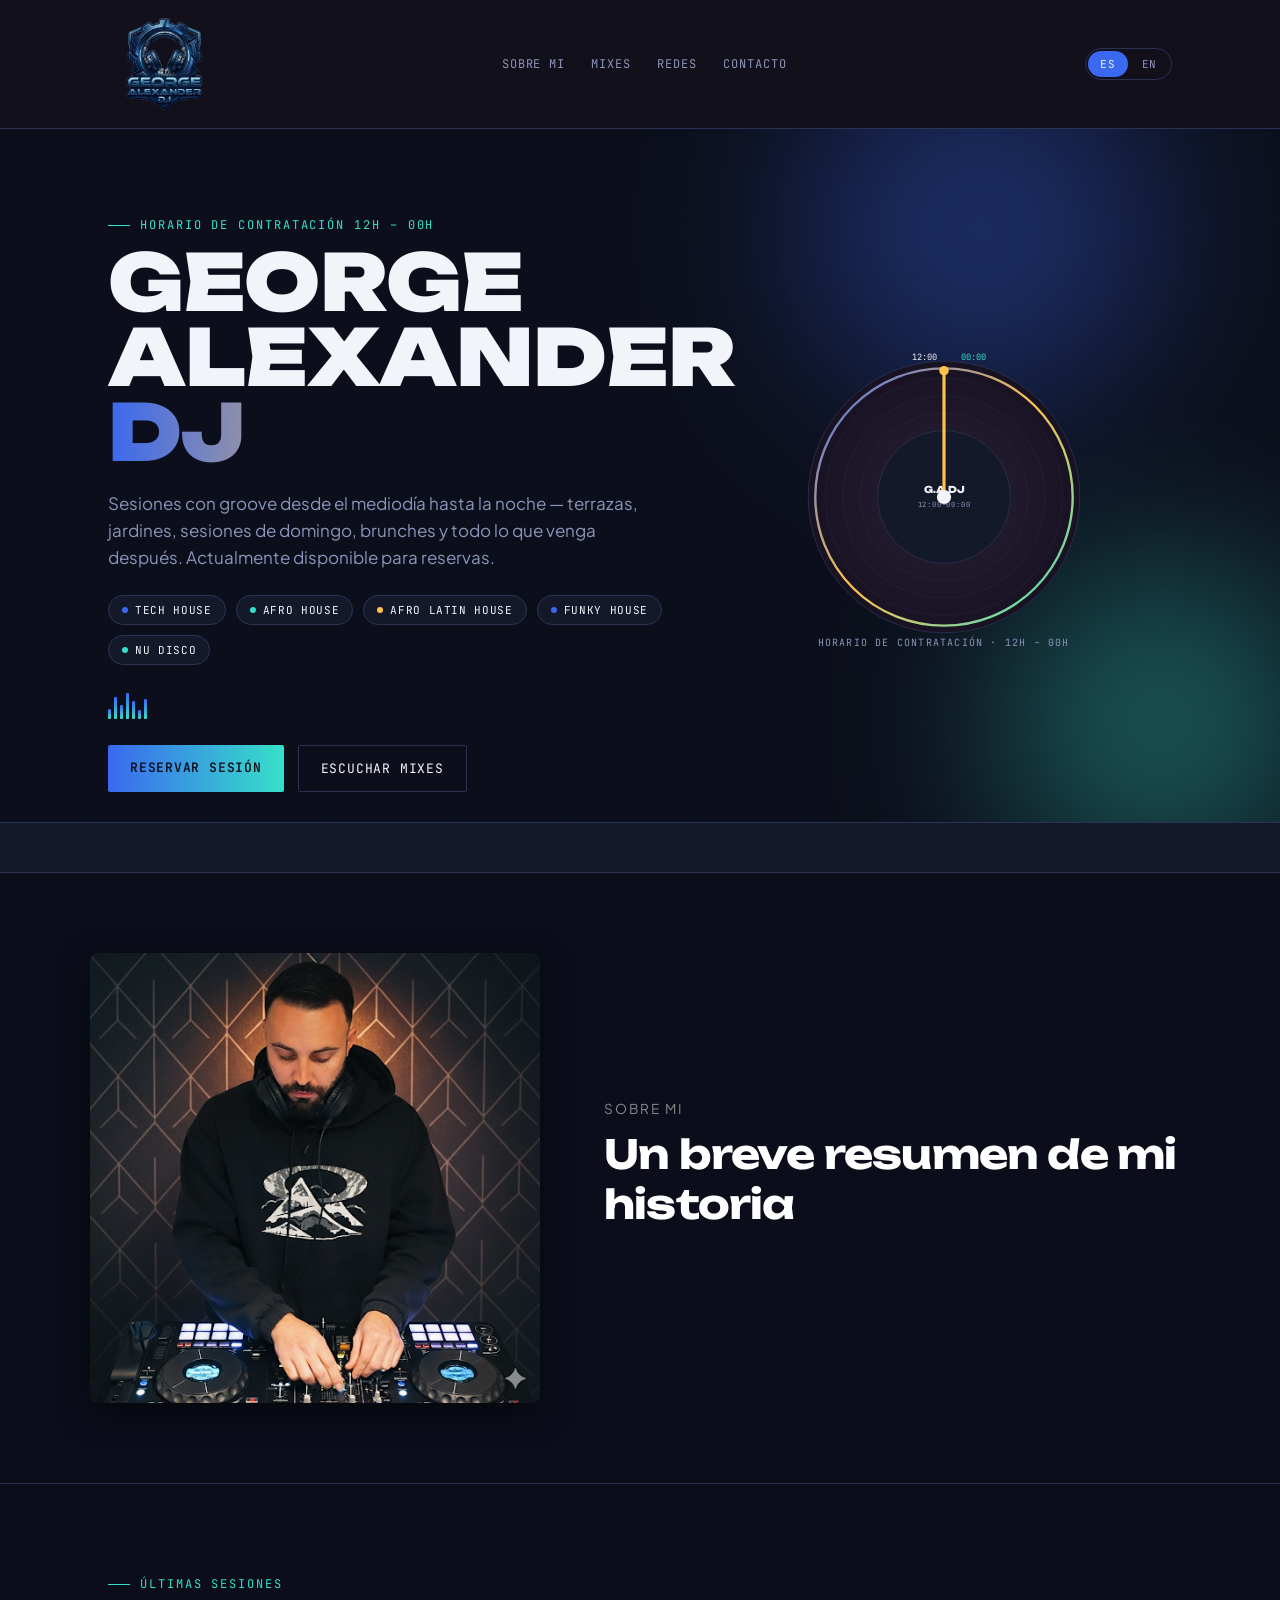
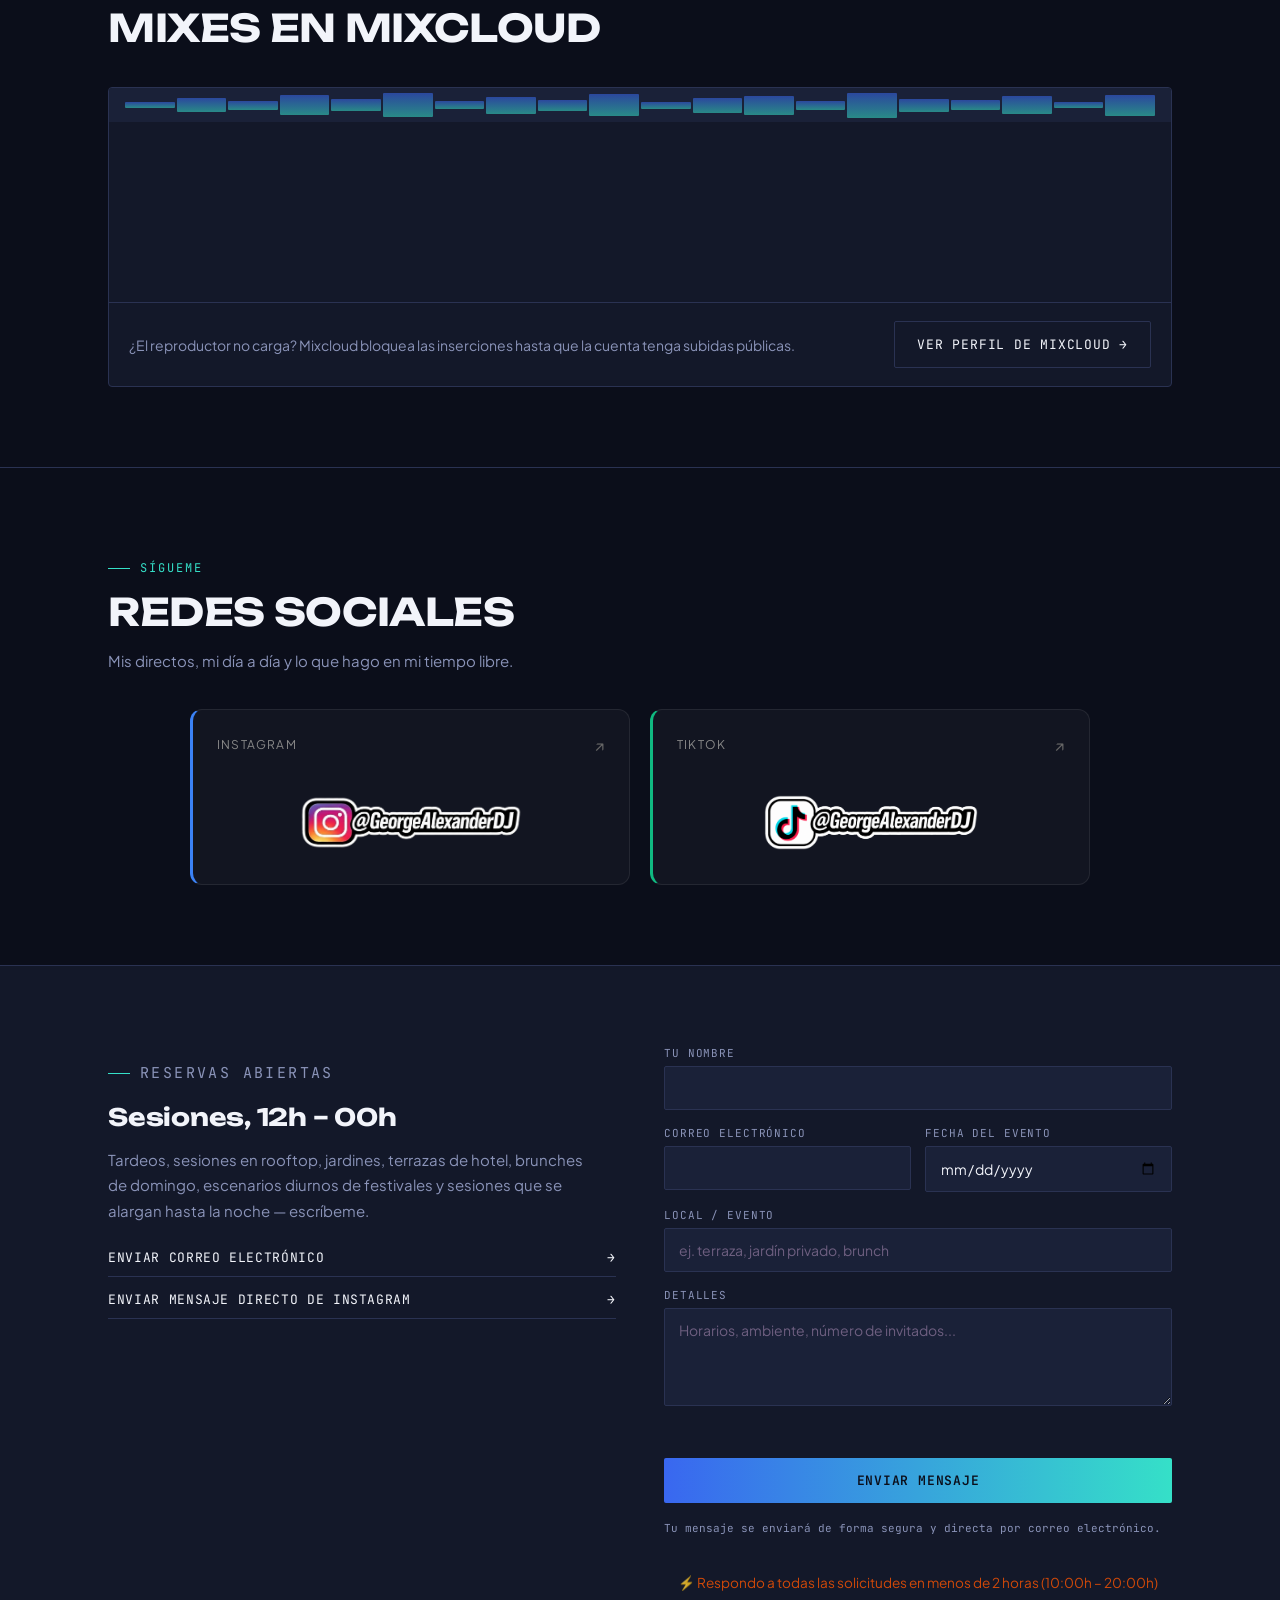
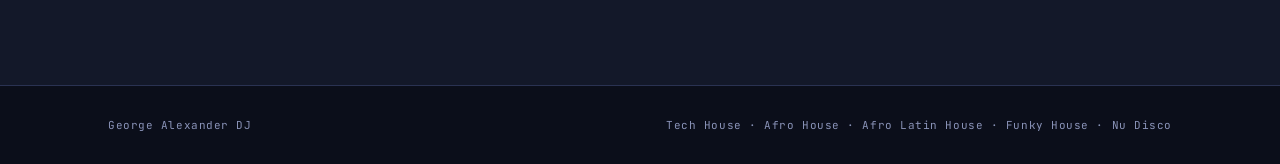
==== commit ce03f9cb: "Changed the language path and the booking" ====
--- a/index.html
+++ b/index.html
@@ -35,7 +35,7 @@
     <div data-include="includes/booking.html"></div>
     <div data-include="includes/footer.html"></div>
 
-     <a href="#contact" id="sticky-booking-btn" class="sticky-cta-btn" aria-label="Reservar sesión">
+     <a href="#booking" id="sticky-booking-btn" class="sticky-cta-btn" aria-label="Reservar sesión">
         <span class="sticky-icon">⚡</span>
         <span class="sticky-text">Reservar Sesión</span>
     </a>
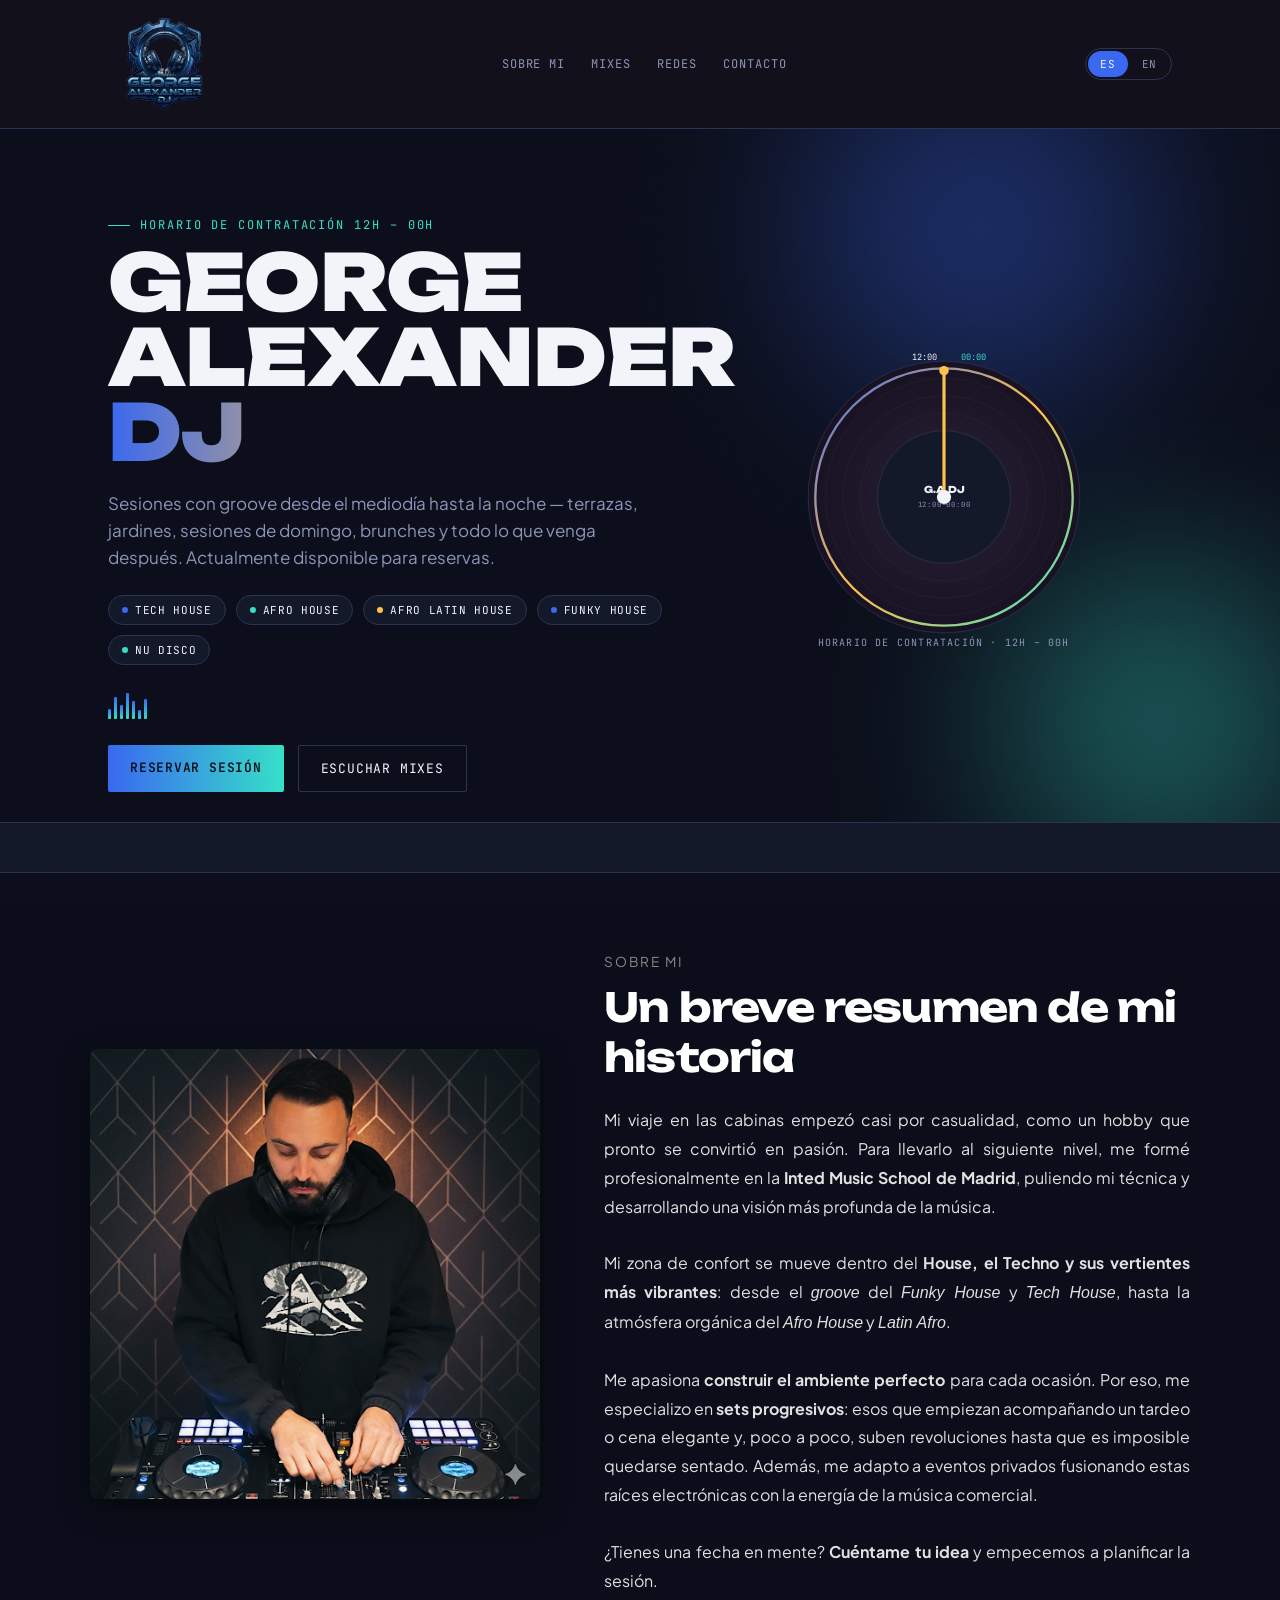
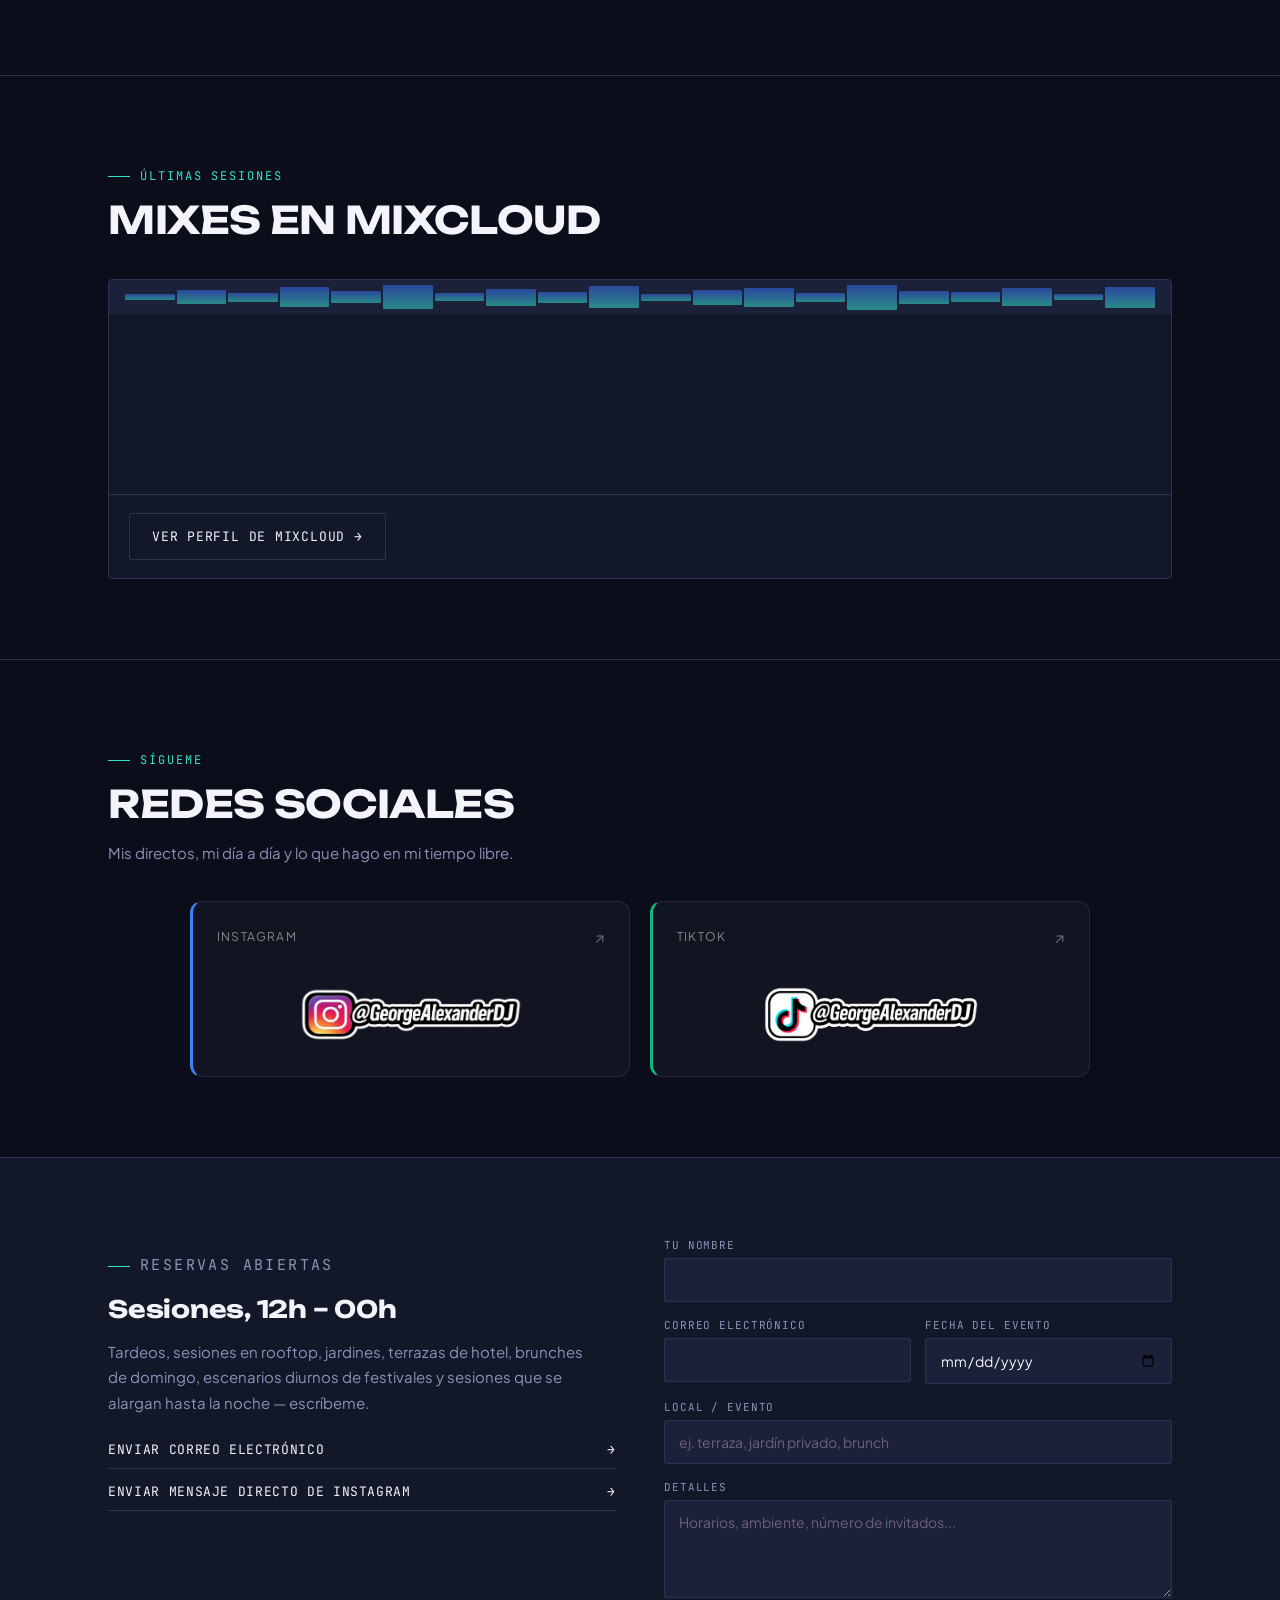
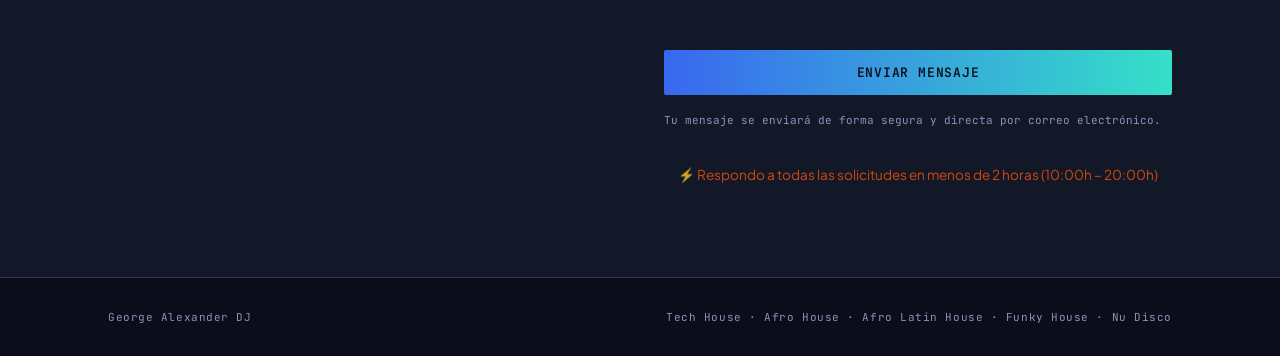
==== commit 0ae9664d: "Fixed issue with translation" ====
--- a/index.html
+++ b/index.html
@@ -35,9 +35,9 @@
     <div data-include="includes/booking.html"></div>
     <div data-include="includes/footer.html"></div>
 
-     <a href="#booking" id="sticky-booking-btn" class="sticky-cta-btn" aria-label="Reservar sesión">
+    <a href="#contact" id="sticky-booking-btn" class="sticky-cta-btn" aria-label="Reservar sesión">
         <span class="sticky-icon">⚡</span>
-        <span class="sticky-text">Reservar Sesión</span>
+        <span class="sticky-text" data-i18n="hero.cta_booking">Reservar Sesión</span>
     </a>
 
     <script src="assets/js/main.js"></script>
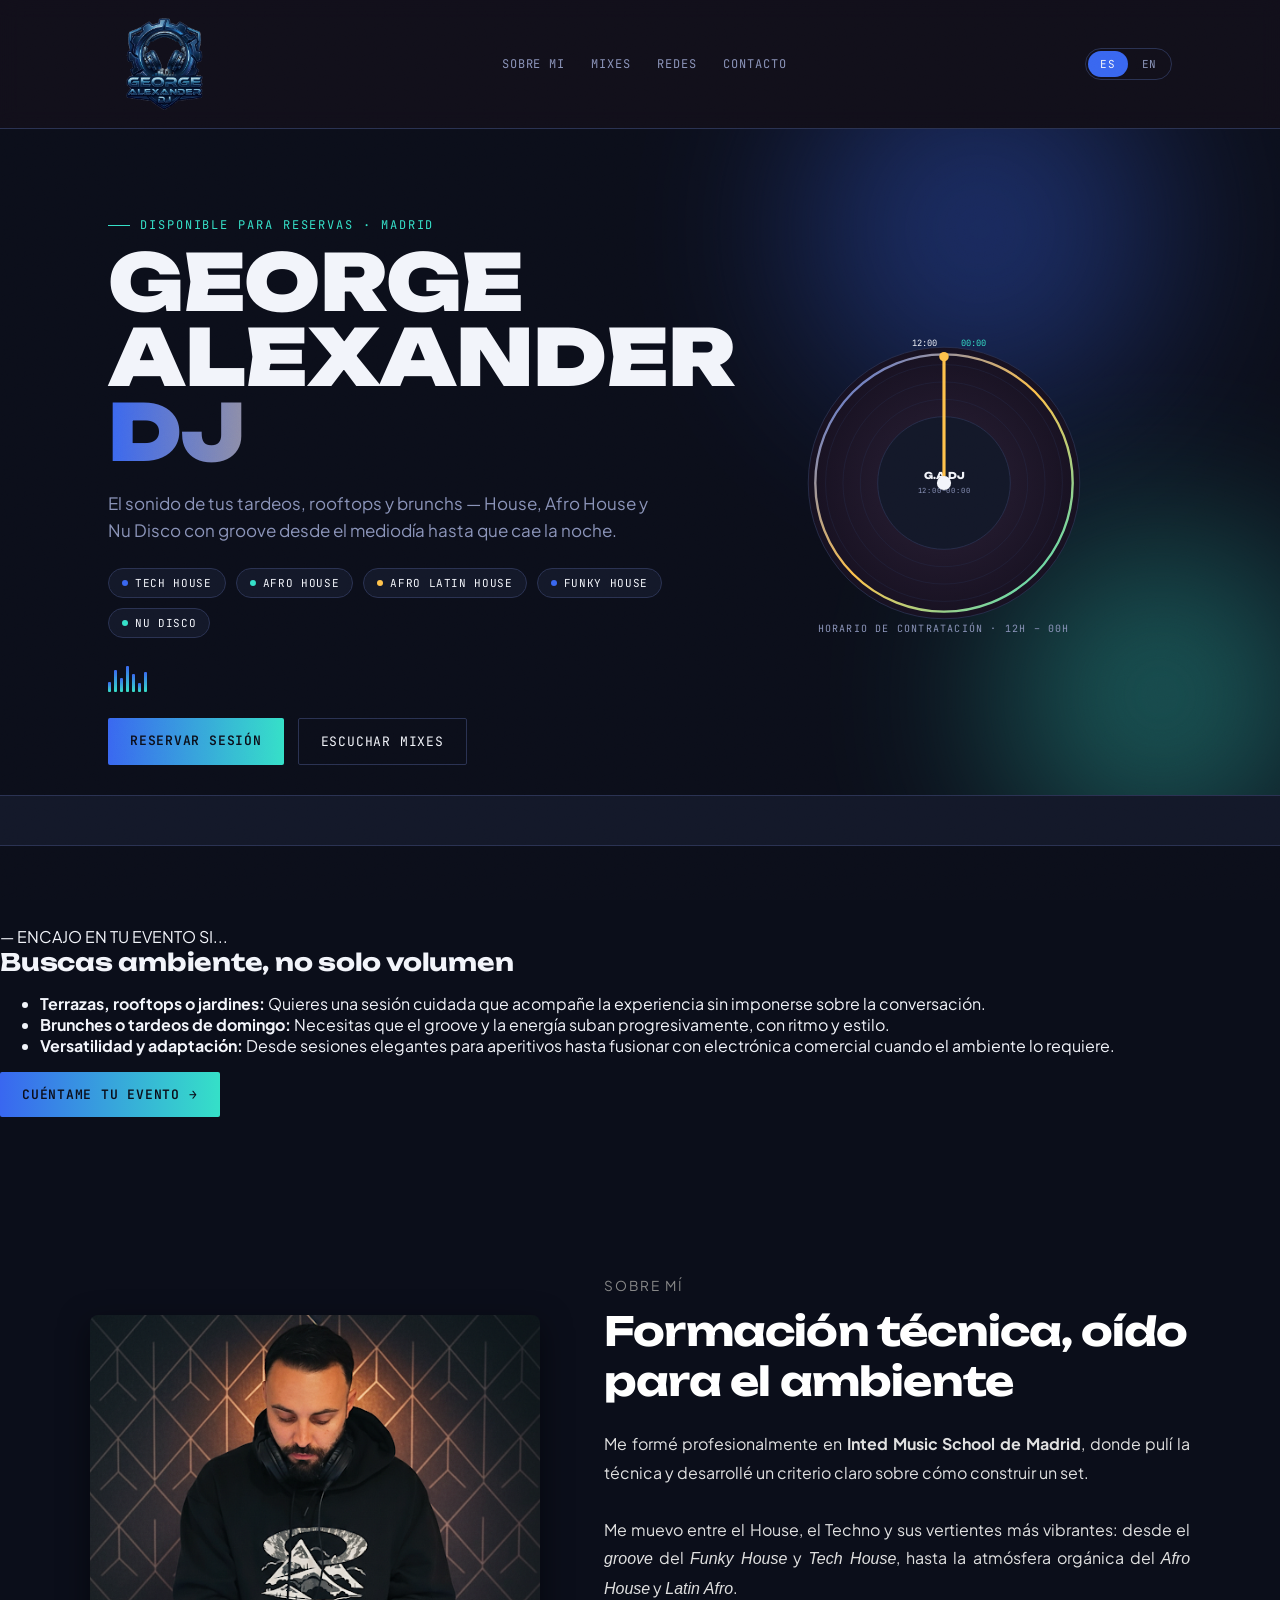
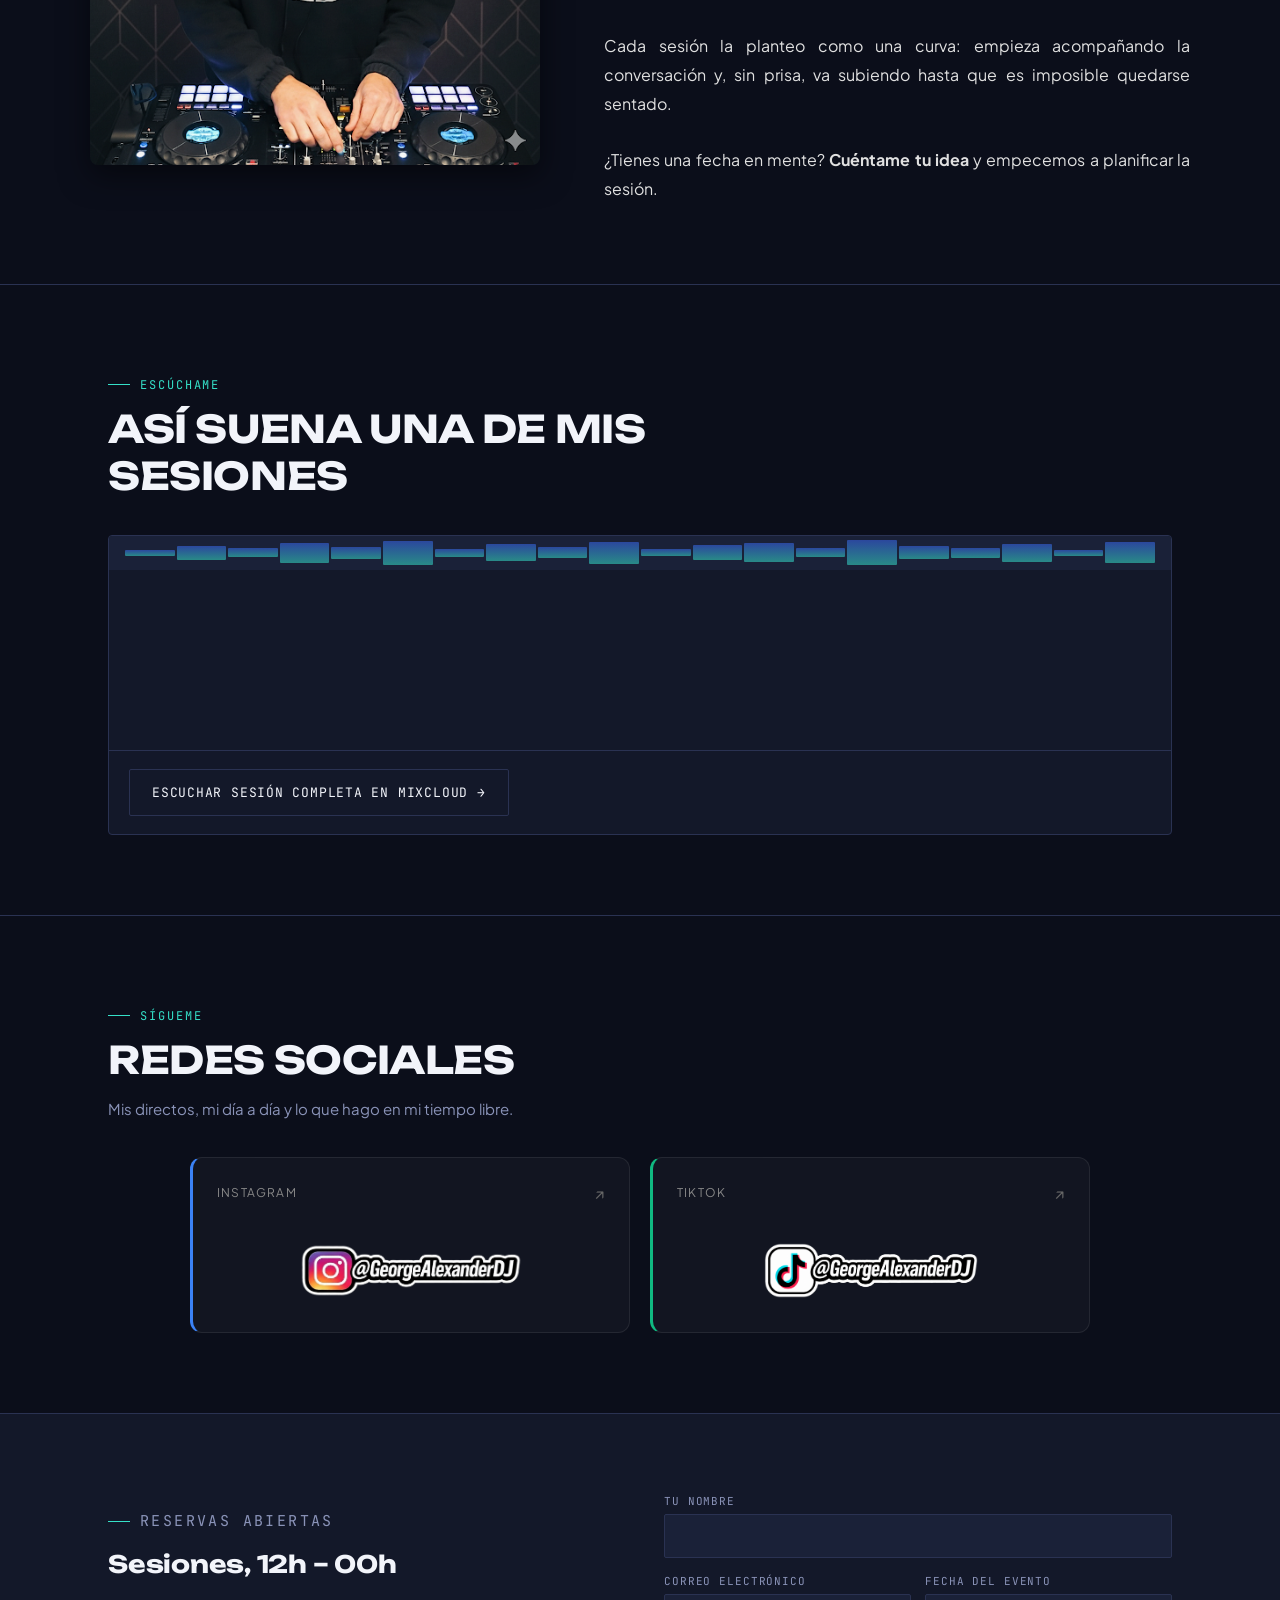
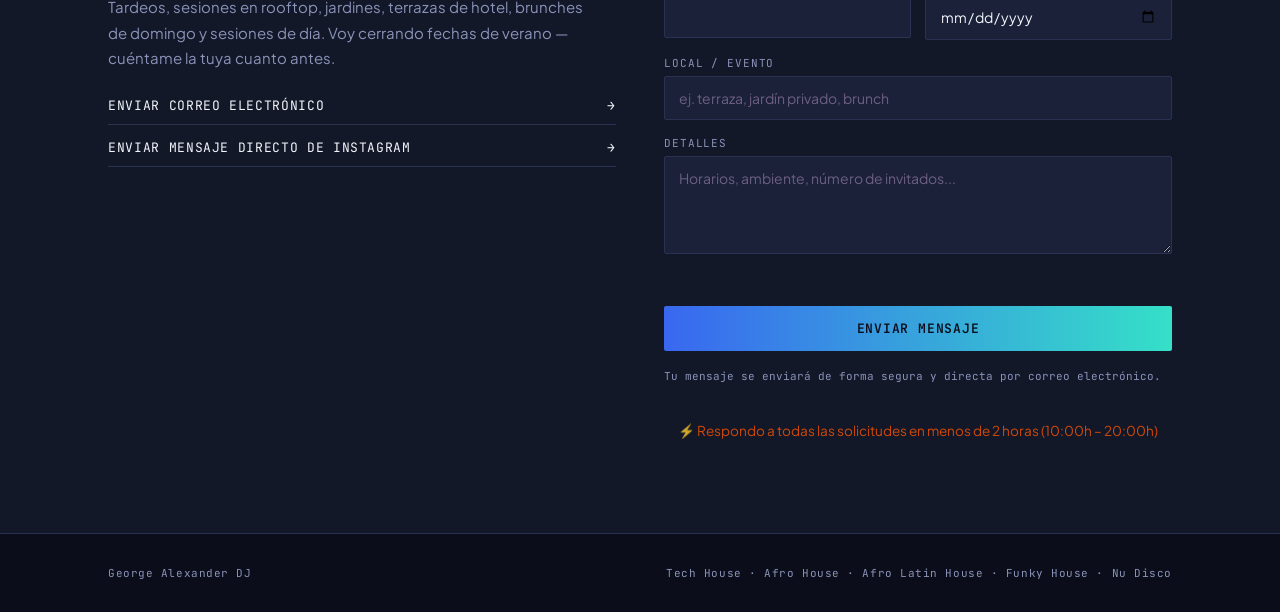
==== commit c2f1ae90: "Added Fit and changed the aboutme content" ====
--- a/index.html
+++ b/index.html
@@ -29,19 +29,22 @@
     <div data-include="includes/header.html"></div>
     <div data-include="includes/hero.html"></div>
     <div data-include="includes/marquee.html"></div>
+    
+    <div data-include="includes/fit.html"></div>
+    
     <div data-include="includes/aboutme.html"></div>
     <div data-include="includes/mixes.html"></div>
     <div data-include="includes/socials.html"></div>
     <div data-include="includes/booking.html"></div>
     <div data-include="includes/footer.html"></div>
 
-    <a href="#contact" id="sticky-booking-btn" class="sticky-cta-btn" aria-label="Reservar sesión">
+    <a href="#booking" id="sticky-booking-btn" class="sticky-cta-btn" aria-label="Reservar sesión">
         <span class="sticky-icon">⚡</span>
-        <span class="sticky-text" data-i18n="hero.cta_booking">Reservar Sesión</span>
+        <span class="sticky-text" data-i18n="sticky_booking">Reservar Sesión</span>
     </a>
 
     <script src="assets/js/main.js"></script>
     <script src="assets/js/contact.js"></script>
 </body>
 
-</html>
+</html>
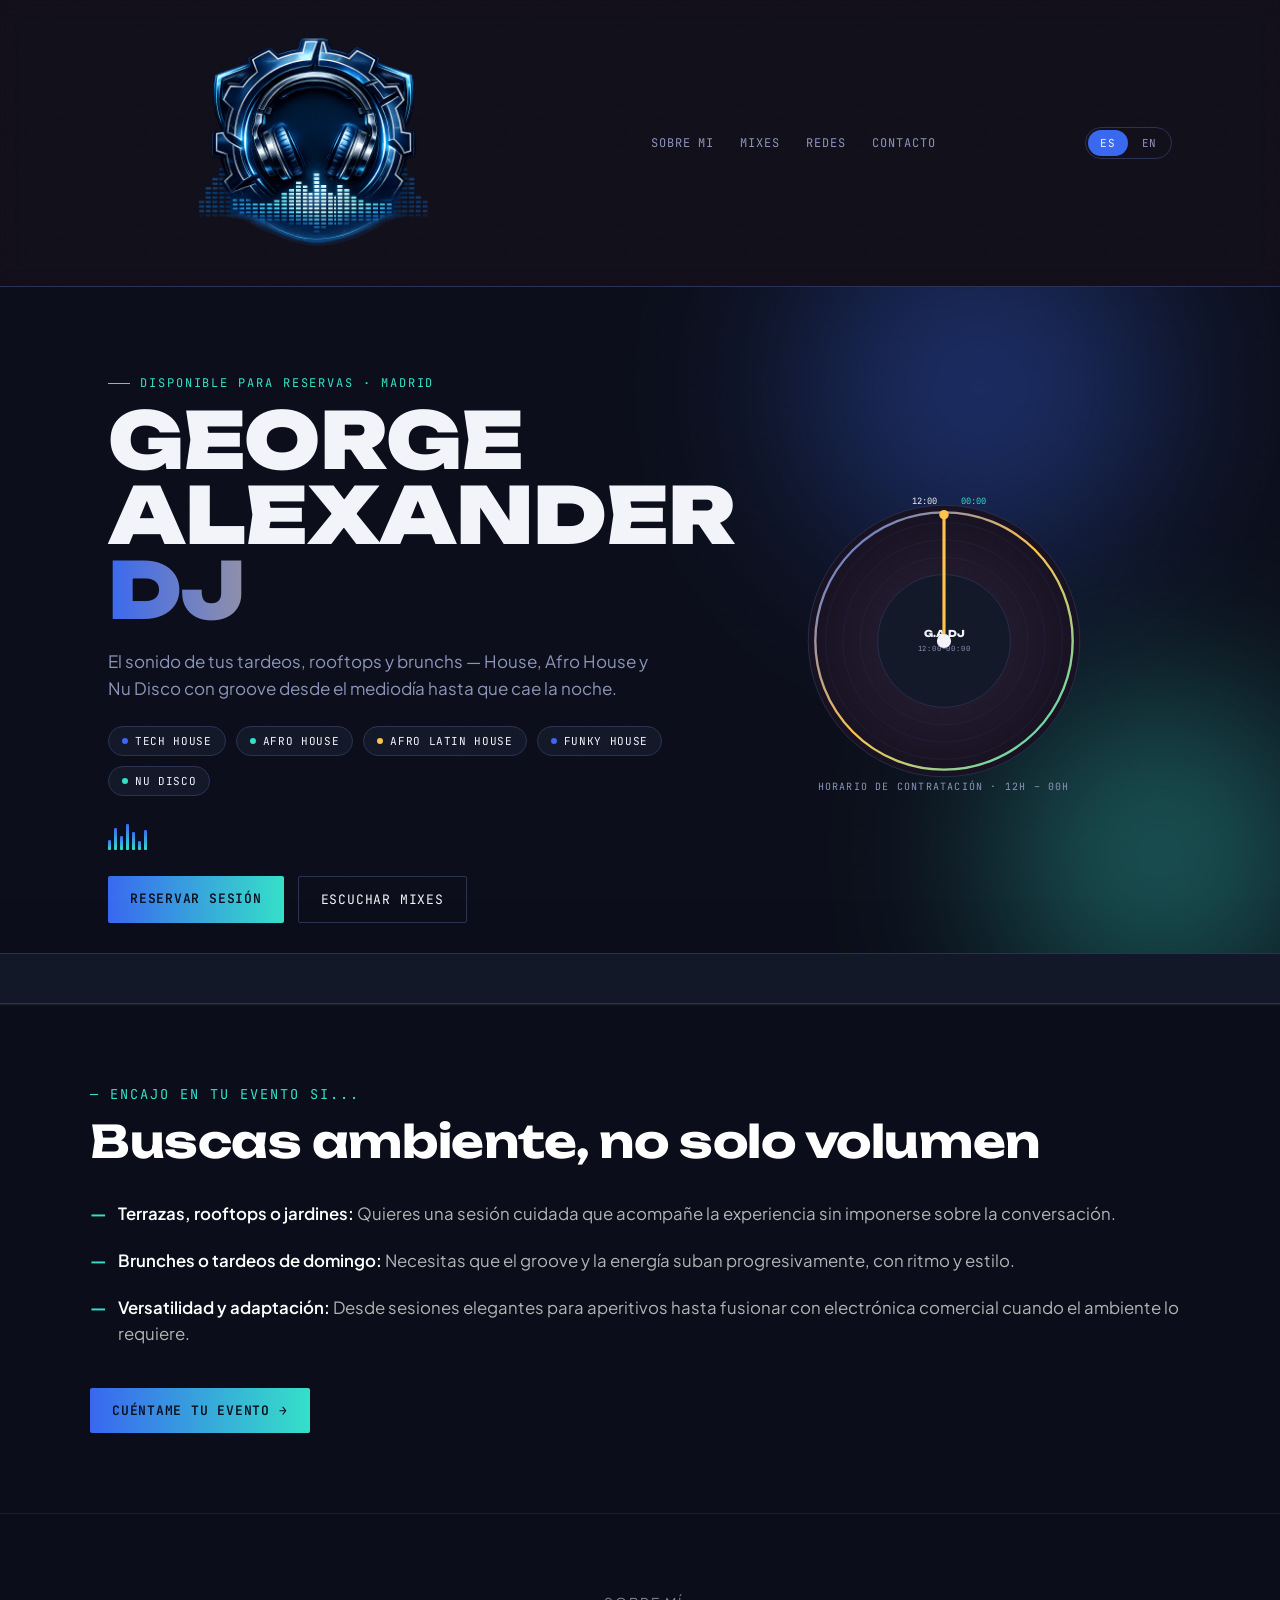
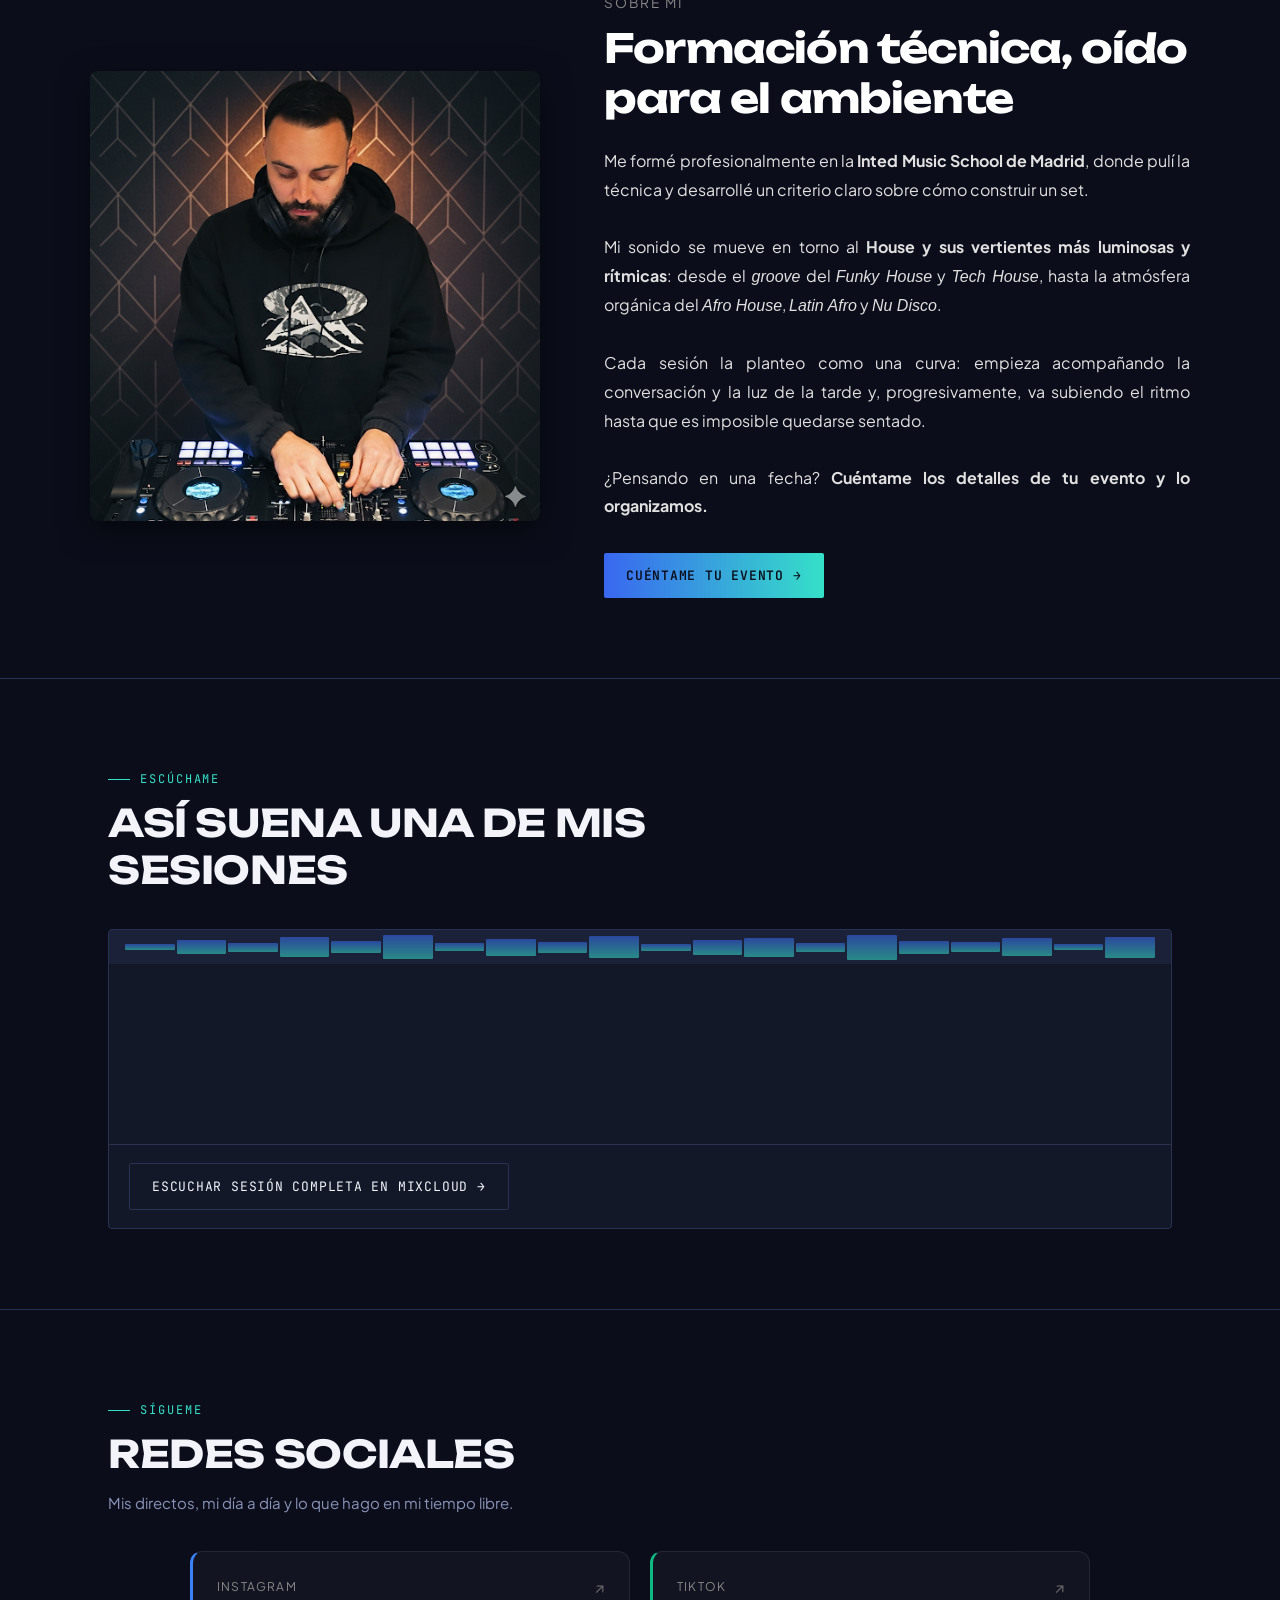
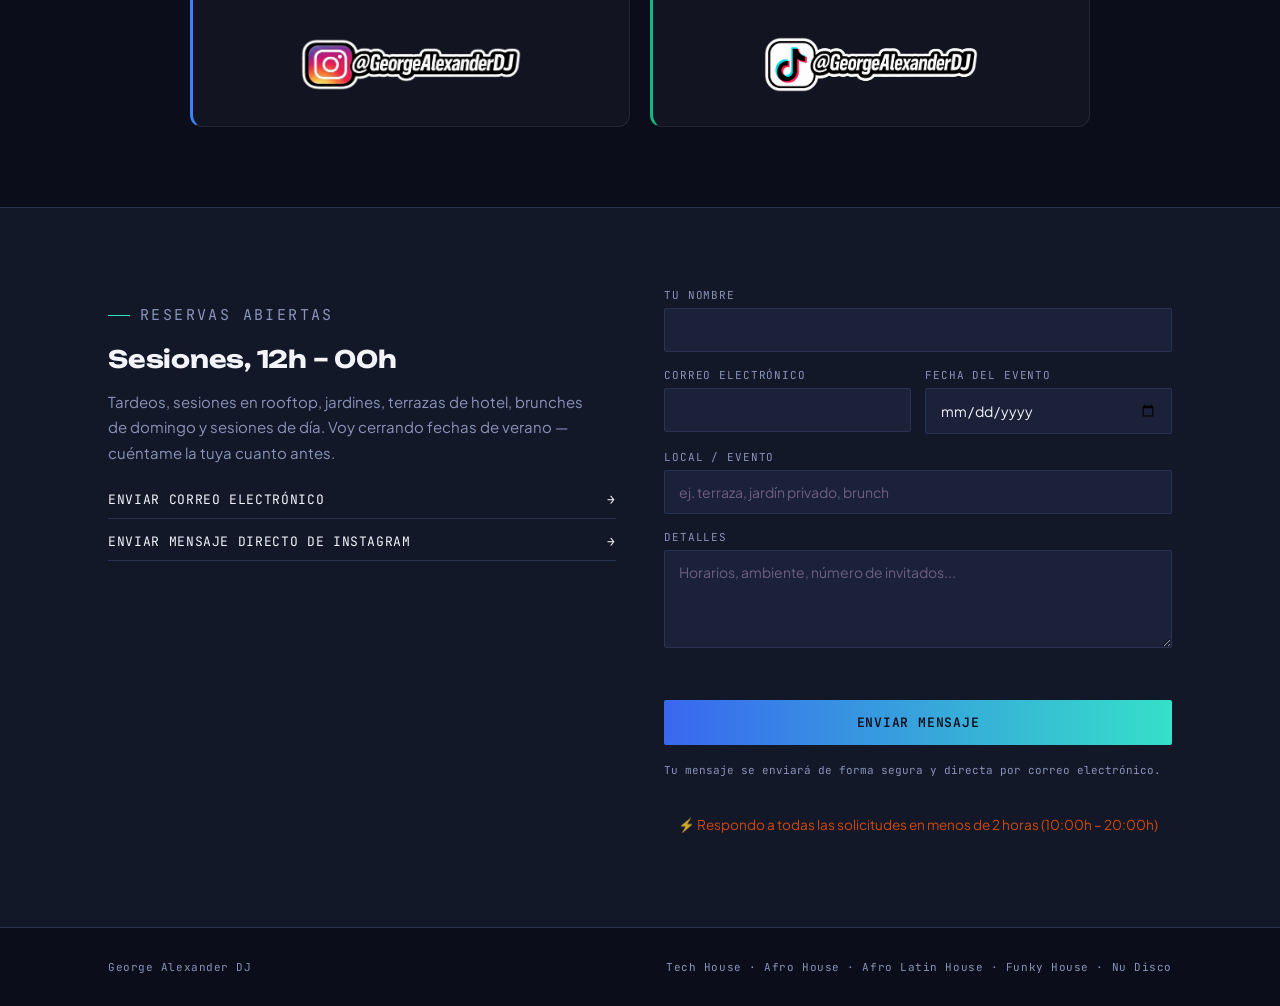
==== commit baf8a4d9: "Changed the page title" ====
--- a/index.html
+++ b/index.html
@@ -13,7 +13,7 @@
     <meta name="twitter:title" content="George Alexander | DJ & Music Producer" />
     <meta name="twitter:description" content="Escucha mis últimos sets, fechas de eventos y música en vivo." />
     <meta name="twitter:image" content="https://georgealexanderdj.com/assets/img/Preview.png" />
-    <title id="page-title">George Alexander DJ — Reservas 12:00–00:00</title>
+    <title id="page-title">George Alexander DJ — Web Oficial & Contratación</title>
     <link rel="preconnect" href="https://fonts.googleapis.com">
     <link rel="preconnect" href="https://fonts.gstatic.com" crossorigin>
     <link href="https://fonts.googleapis.com/css2?family=Unbounded:wght@300;400;600;800;900&family=Plus+Jakarta+Sans:wght@400;500;600;700&family=JetBrains+Mono:wght@400;500&display=swap" rel="stylesheet">
--- a/assets/css/style.css
+++ b/assets/css/style.css
@@ -178,7 +178,7 @@
           }
           
           .nav-logo {
-              height: 92px;
+              height: 250px;
               width: auto;
               display: block;
               margin-left: 18px;
@@ -575,68 +575,163 @@
               margin-top: 10px;
               text-transform: uppercase;
           }
+          /* ==========================================================================
+            Fit / Event Fit Section
+            ========================================================================== */
+        .fit-section {
+            padding: 80px 20px;
+            border-top: 1px solid var(--border-color, rgba(255, 255, 255, 0.08));
+            border-bottom: 1px solid var(--border-color, rgba(255, 255, 255, 0.08));
+        }
+
+        .fit-container {
+            max-width: 1100px;
+            margin: 0 auto;
+            text-align: left;
+        }
+
+        .fit-eyebrow {
+            display: block;
+            font-family: 'JetBrains Mono', monospace;
+            font-size: 0.85rem;
+            text-transform: uppercase;
+            letter-spacing: 2px;
+            color: var(--cyan);
+            margin-bottom: 12px;
+        }
+
+        .fit-title {
+            font-family: 'Unbounded', sans-serif;
+            font-size: clamp(1.8rem, 4vw, 2.8rem);
+            font-weight: 700;
+            line-height: 1.2;
+            color: var(--text-main, #ffffff);
+            margin-bottom: 32px;
+        }
+
+        .fit-list {
+            list-style: none;
+            padding: 0;
+            margin: 0 0 40px 0;
+            display: flex;
+            flex-direction: column;
+            gap: 20px;
+        }
+
+        .fit-list li {
+            font-family: 'Plus Jakarta Sans', sans-serif;
+            font-size: 1.05rem;
+            line-height: 1.6;
+            color: var(--text-muted, #b3b3b3);
+            padding-left: 28px;
+            position: relative;
+        }
+
+        /* Indicador decorativo para cada ítem de la lista */
+        .fit-list li::before {
+            content: "—";
+            position: absolute;
+            left: 0;
+            top: 0;
+            color: var(--cyan);
+            font-weight: bold;
+        }
+
+        .fit-list li strong {
+            color: var(--text-main, #ffffff);
+            font-weight: 600;
+        }
+
+        .fit-cta-wrapper {
+            margin-top: 32px;
+        }
+
+        /* Adaptación para pantallas pequeñas */
+        @media (max-width: 600px) {
+            .fit-section {
+                padding: 60px 16px;
+            }
+            
+            .fit-list {
+                gap: 16px;
+            }
+        }
           /* ================= ABOUT ME ================= */
           
-          .about-section {
-              padding: 5rem 2rem;
-              color: #ffffff;
-          }
-          
-          .about-container {
-              max-width: 1100px;
-              margin: 0 auto;
-              display: flex;
-              gap: 4rem;
-              align-items: center;
-          }
-          
-          .about-image-wrapper {
-              flex: 1;
-              max-width: 450px;
-              border-radius: 8px;
-              overflow: hidden;
-              box-shadow: 0 10px 30px rgba(0, 0, 0, 0.5);
-          }
-          
-          .about-img {
-              width: 100%;
-              height: auto;
-              vertical-align: top;
-              /* Toque estético clubbing/underground */
-              transition: filter 0.3s ease;
-              background-color: #ffffff;
-          }
-          
-          .about-img:hover {
-              filter: grayscale(0%);
-          }
-          
-          .about-content {
-              flex: 1.2;
-          }
-          
-          .about-eyebrow {
-              display: block;
-              font-size: 0.85rem;
-              text-transform: uppercase;
-              letter-spacing: 0.15em;
-              color: #888888;
-              margin-bottom: 0.75rem;
-          }
-          
-          .about-title {
-              font-size: 2.5rem;
-              font-weight: 700;
-              margin-bottom: 1.5rem;
-              letter-spacing: -0.02em;
-          }
-          
-          .bio-paragraph {
-            display: block !important;
-            line-height: 1.8 !important;        
-            margin-bottom: 28px !important;     
-            color: #e0e0e0 !important;          
-            text-align: justify !important;
+        .about-section {
+            padding: 5rem 2rem;
+            color: #ffffff;
+        }
+        
+        .about-container {
+            max-width: 1100px;
+            margin: 0 auto;
+            display: flex;
+            gap: 4rem;
+            align-items: center;
+        }
+        
+        .about-image-wrapper {
+            flex: 1;
+            max-width: 450px;
+            border-radius: 8px;
+            overflow: hidden;
+            box-shadow: 0 10px 30px rgba(0, 0, 0, 0.5);
+        }
+        
+        .about-img {
+            width: 100%;
+            height: auto;
+            vertical-align: top;
+            /* Toque estético clubbing/underground */
+            transition: filter 0.3s ease;
+            background-color: #ffffff;
+        }
+        
+        .about-img:hover {
+            filter: grayscale(0%);
+        }
+        
+        .about-content {
+            flex: 1.2;
+        }
+        
+        .about-eyebrow {
+            display: block;
+            font-size: 0.85rem;
+            text-transform: uppercase;
+            letter-spacing: 0.15em;
+            color: #888888;
+            margin-bottom: 0.75rem;
+        }
+        
+        .about-title {
+            font-size: 2.5rem;
+            font-weight: 700;
+            margin-bottom: 1.5rem;
+            letter-spacing: -0.02em;
+        }
+
+        
+        .aboutme-cta-wrapper {
+            margin-top: 2rem;
+            display: flex;
+            justify-content: flex-start; /* Alineado a la izquierda con el texto */
+        }
+
+        /* En móviles se puede centrar si lo prefieres */
+        @media (max-width: 768px) {
+            .aboutme-cta-wrapper {
+                justify-content: center;
+            }
+        }
+        
+        .bio-paragraph {
+        display: block !important;
+        line-height: 1.8 !important;        
+        margin-bottom: 28px !important;     
+        color: #e0e0e0 !important;          
+        text-align: justify !important;
         }
 
         /* Un pequeño ajuste para que el último párrafo no tenga espacio de más abajo */
